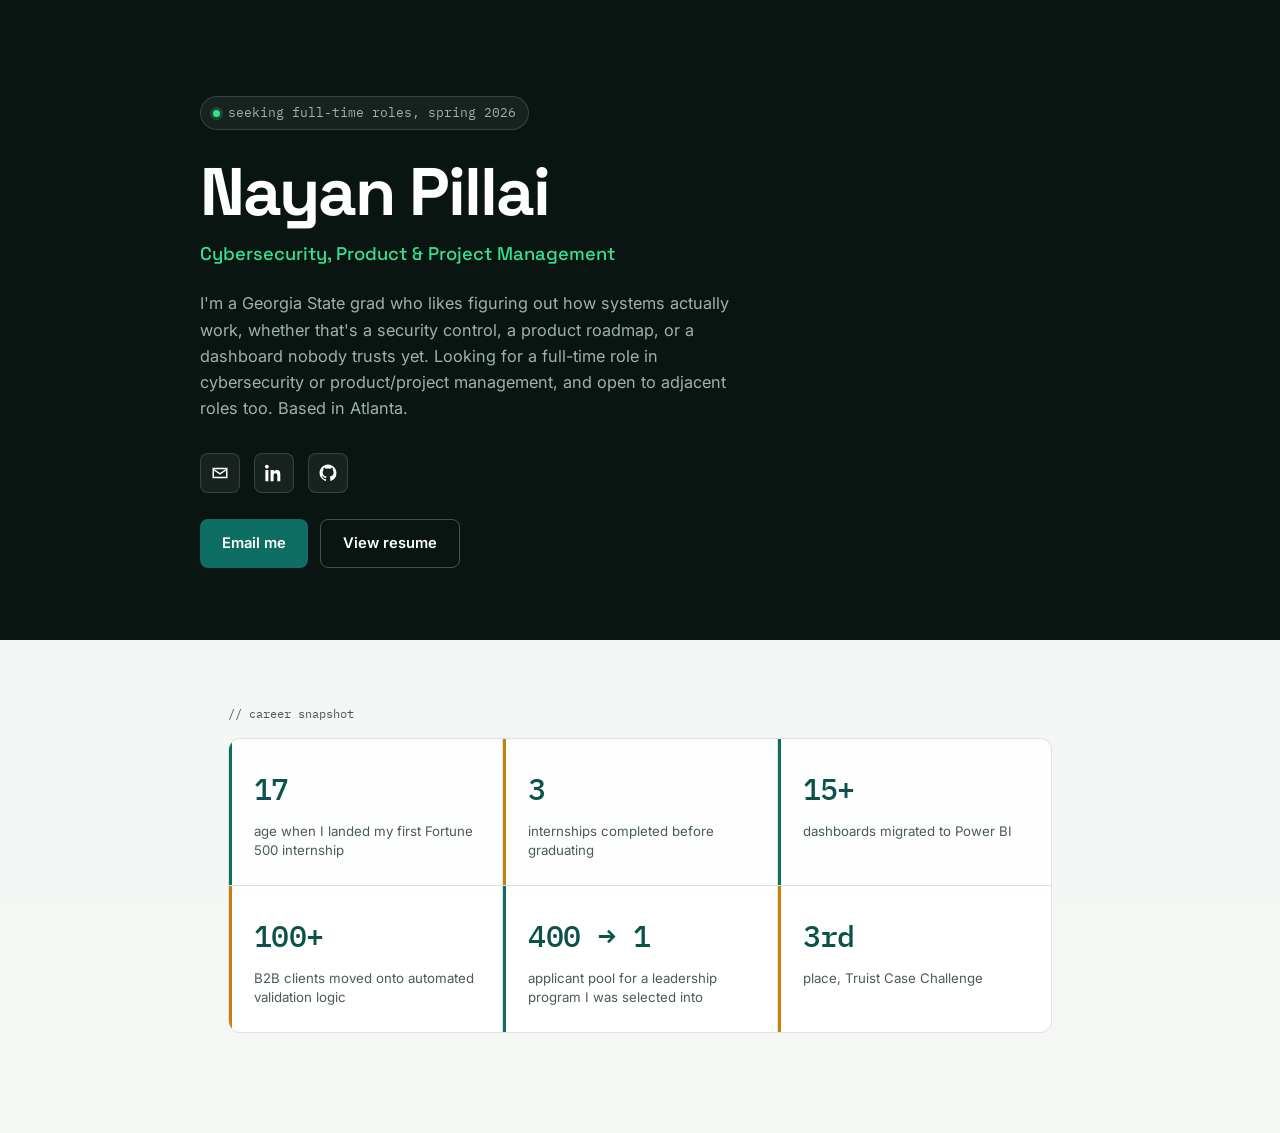
==== index.html @ 3cf801f0 "Add files via upload" ====
<!DOCTYPE html>
<html lang="en">
<head>
<meta charset="UTF-8">
<meta name="viewport" content="width=device-width, initial-scale=1.0">
<title>Nayan Pillai · Cybersecurity &amp; Product</title>
<meta name="description" content="Nayan Pillai. Cybersecurity, product, and data work. Seeking full-time roles.">
<link rel="preconnect" href="https://fonts.googleapis.com">
<link rel="preconnect" href="https://fonts.gstatic.com" crossorigin>
<link href="https://fonts.googleapis.com/css2?family=Space+Grotesk:wght@400;500;600;700&family=Inter:wght@400;500;600&family=IBM+Plex+Mono:wght@400;500&display=swap" rel="stylesheet">
<link rel="stylesheet" href="style.css">
</head>
<body data-page="home">

<div class="scanline" aria-hidden="true"></div>
<div id="site-header"></div>

<main>

  <!-- HERO -->
  <section class="matrix-hero">
    <canvas class="matrix-canvas"></canvas>
    <div class="matrix-hero-inner">
      <div class="status-line">
        <span class="status-dot" aria-hidden="true"></span>
        <span class="mono">seeking full-time roles, spring 2026</span>
      </div>
      <h1 class="hero-name">Nayan Pillai</h1>
      <p class="hero-role">Cybersecurity, Product &amp; Project Management</p>
      <p class="hero-desc">I'm a Georgia State grad who likes figuring out how systems actually work, whether that's a security control, a product roadmap, or a dashboard nobody trusts yet. Looking for a full-time role in cybersecurity or product/project management, and open to adjacent roles too. Based in Atlanta.</p>
      <div class="socials-row" aria-label="Social links">
        <a href="mailto:nayanpillai15@gmail.com" class="social-icon" aria-label="Email">
          <svg width="18" height="18" viewBox="0 0 24 24" fill="none" stroke="currentColor" stroke-width="2"><path d="M3 6h18v12H3z"/><path d="m3 7 9 6 9-6"/></svg>
        </a>
        <a href="https://linkedin.com/in/nayan-pillai" target="_blank" rel="noopener" class="social-icon" aria-label="LinkedIn">
          <svg width="18" height="18" viewBox="0 0 24 24" fill="currentColor"><path d="M4.98 3.5C4.98 4.88 3.9 6 2.5 6S0 4.88 0 3.5 1.1 1 2.5 1s2.48 1.12 2.48 2.5ZM.5 8h4V23h-4V8Zm7.5 0h3.8v2.05h.05c.53-1 1.83-2.05 3.77-2.05 4.03 0 4.78 2.65 4.78 6.1V23h-4v-6.9c0-1.65-.03-3.77-2.3-3.77-2.3 0-2.66 1.8-2.66 3.65V23h-4V8Z"/></svg>
        </a>
        <a href="https://github.com/your-github-username" target="_blank" rel="noopener" class="social-icon" aria-label="GitHub">
          <svg width="18" height="18" viewBox="0 0 24 24" fill="currentColor"><path d="M12 .5C5.73.5.75 5.48.75 11.75c0 5.02 3.26 9.28 7.78 10.78.57.1.78-.25.78-.55v-2.1c-3.16.69-3.83-1.36-3.83-1.36-.52-1.32-1.27-1.67-1.27-1.67-1.04-.71.08-.7.08-.7 1.15.08 1.76 1.18 1.76 1.18 1.02 1.75 2.68 1.24 3.34.95.1-.74.4-1.24.72-1.53-2.52-.29-5.17-1.26-5.17-5.6 0-1.24.44-2.25 1.17-3.04-.12-.29-.51-1.45.11-3.02 0 0 .96-.31 3.14 1.16a10.9 10.9 0 0 1 5.72 0c2.18-1.47 3.14-1.16 3.14-1.16.62 1.57.23 2.73.11 3.02.73.79 1.17 1.8 1.17 3.04 0 4.35-2.66 5.31-5.19 5.59.41.35.77 1.04.77 2.1v3.11c0 .3.2.66.79.55A11.26 11.26 0 0 0 23.25 11.75C23.25 5.48 18.27.5 12 .5Z"/></svg>
        </a>
      </div>
      <div class="hero-links" style="margin-top: 26px;">
        <a href="mailto:nayanpillai15@gmail.com" class="btn btn-primary">Email me</a>
        <a href="resume.html" class="btn btn-ghost">View resume</a>
      </div>
    </div>
  </section>

  <!-- METRICS STRIP -->
  <section class="metrics-section wrap" aria-label="Key metrics">
    <p class="metrics-kicker mono">// career snapshot</p>
    <div class="metrics">
      <div class="metric">
        <span class="metric-num mono">17</span>
        <span class="metric-label">age when I landed my first Fortune 500 internship</span>
      </div>
      <div class="metric">
        <span class="metric-num mono">3</span>
        <span class="metric-label">internships completed before graduating</span>
      </div>
      <div class="metric">
        <span class="metric-num mono">15+</span>
        <span class="metric-label">dashboards migrated to Power BI</span>
      </div>
      <div class="metric">
        <span class="metric-num mono">100+</span>
        <span class="metric-label">B2B clients moved onto automated validation logic</span>
      </div>
      <div class="metric">
        <span class="metric-num mono">400 → 1</span>
        <span class="metric-label">applicant pool for a leadership program I was selected into</span>
      </div>
      <div class="metric">
        <span class="metric-num mono">3rd</span>
        <span class="metric-label">place, Truist Case Challenge</span>
      </div>
    </div>
  </section>

</main>

<div id="site-footer"></div>
<script src="js/site.js"></script>
<script src="js/matrix.js"></script>
</body>
</html>
---- style.css ----
/* ============================================
   Tokens
   ============================================ */
:root {
  --bg:        #F5F7F5;
  --surface:   #FFFFFF;
  --ink:       #14201B;
  --ink-soft:  #4A5C54;
  --line:      #DCE4DF;
  --teal:      #0F6E63;
  --teal-dark: #0B534A;
  --amber:     #C97F0A;
  --amber-soft:#FBEFDC;

  /* extended accents, used to add color across sections */
  --violet:      #7C5CFC;
  --violet-soft: #EFEAFE;
  --coral:       #E8607D;
  --coral-soft:  #FCE9ED;
  --sky:         #2385C7;
  --sky-soft:    #E7F3FC;

  /* dark hero / matrix-rain panel */
  --dark-bg:      #0A1512;
  --dark-surface: #101F1A;
  --matrix-green: #35E28E;
  --dark-ink-soft: #9DB3AA;

  --display: 'Space Grotesk', sans-serif;
  --body:    'Inter', sans-serif;
  --mono:    'IBM Plex Mono', monospace;
}

* { box-sizing: border-box; }
html { scroll-behavior: smooth; }

body {
  margin: 0;
  background: var(--bg);
  color: var(--ink);
  font-family: var(--body);
  font-size: 16px;
  line-height: 1.6;
  -webkit-font-smoothing: antialiased;
}

.wrap {
  max-width: 880px;
  margin: 0 auto;
  padding: 0 28px;
}

.mono { font-family: var(--mono); }

a { color: inherit; text-decoration: none; }

/* subtle ambient scanline, signature texture referencing "monitoring" */
.scanline {
  position: fixed;
  inset: 0;
  pointer-events: none;
  z-index: 40;
  background: repeating-linear-gradient(
    to bottom,
    rgba(15, 110, 99, 0.012) 0px,
    rgba(15, 110, 99, 0.012) 1px,
    transparent 1px,
    transparent 3px
  );
}

@media (prefers-reduced-motion: reduce) {
  html { scroll-behavior: auto; }
}

/* ============================================
   Topbar
   ============================================ */
.topbar {
  position: sticky;
  top: 0;
  z-index: 50;
  background: rgba(245, 247, 245, 0.86);
  backdrop-filter: blur(8px);
  border-bottom: 1px solid var(--line);
}

.topbar-inner {
  position: relative;
  display: flex;
  justify-content: space-between;
  align-items: center;
  height: 64px;
}

.brand {
  font-family: var(--display);
  font-weight: 700;
  font-size: 1.15rem;
  letter-spacing: -0.02em;
}

.brand-dot { color: var(--teal); }

.nav { display: flex; align-items: center; gap: 28px; }

.nav a {
  font-size: 0.92rem;
  font-weight: 500;
  color: var(--ink-soft);
  transition: color 0.15s ease;
}

.nav a:hover, .nav a:focus-visible { color: var(--teal-dark); }

.nav a.nav-active { color: var(--teal-dark); font-weight: 600; }

.nav-github {
  display: flex;
  align-items: center;
  color: var(--ink-soft);
}
.nav-github:hover { color: var(--teal-dark); }

.nav-toggle {
  display: none;
  flex-direction: column;
  gap: 4px;
  background: none;
  border: none;
  cursor: pointer;
  padding: 8px;
}
.nav-toggle span {
  width: 22px;
  height: 2px;
  background: var(--ink);
  border-radius: 2px;
}

@media (max-width: 760px) {
  .nav-toggle { display: flex; }
  .nav {
    position: absolute;
    top: 64px;
    left: 0;
    right: 0;
    background: var(--surface);
    border-bottom: 1px solid var(--line);
    flex-direction: column;
    align-items: flex-start;
    gap: 4px;
    padding: 12px 28px 20px;
    display: none;
  }
  .nav.nav-open { display: flex; }
  .nav a { padding: 10px 0; width: 100%; }
}

/* ============================================
   Hero
   ============================================ */
.hero {
  padding: 88px 28px 56px;
}

.status-line {
  display: inline-flex;
  align-items: center;
  gap: 8px;
  padding: 6px 12px;
  background: var(--surface);
  border: 1px solid var(--line);
  border-radius: 100px;
  margin-bottom: 28px;
  font-size: 0.8rem;
  color: var(--ink-soft);
}

.status-dot {
  width: 7px;
  height: 7px;
  border-radius: 50%;
  background: var(--teal);
  box-shadow: 0 0 0 3px rgba(15, 110, 99, 0.15);
  animation: pulse 2.4s ease-in-out infinite;
}

@keyframes pulse {
  0%, 100% { opacity: 1; }
  50% { opacity: 0.4; }
}

@media (prefers-reduced-motion: reduce) {
  .status-dot { animation: none; }
}

.hero-name {
  font-family: var(--display);
  font-weight: 700;
  font-size: clamp(2.6rem, 6vw, 4.2rem);
  line-height: 1.02;
  letter-spacing: -0.03em;
  margin: 0 0 12px;
}

.hero-role {
  font-family: var(--display);
  font-weight: 500;
  font-size: 1.15rem;
  color: var(--teal-dark);
  margin: 0 0 22px;
}

.hero-desc {
  max-width: 560px;
  color: var(--ink-soft);
  font-size: 1.02rem;
  margin: 0 0 32px;
}

.hero-links { display: flex; gap: 12px; flex-wrap: wrap; }

.btn {
  display: inline-flex;
  align-items: center;
  padding: 12px 22px;
  border-radius: 8px;
  font-size: 0.92rem;
  font-weight: 600;
  transition: transform 0.15s ease, background 0.15s ease, border-color 0.15s ease;
}

.btn-primary {
  background: var(--teal);
  color: #fff;
}

.btn-primary:hover { background: var(--teal-dark); transform: translateY(-1px); }

.btn-ghost {
  background: transparent;
  border: 1px solid var(--line);
  color: var(--ink);
}

.btn-ghost:hover { border-color: var(--teal); color: var(--teal-dark); }

/* ============================================
   Metrics strip
   ============================================ */
.metrics-section {
  margin-bottom: 100px;
}

.metrics-kicker {
  font-size: 0.78rem;
  color: var(--ink-soft);
  margin: 0 0 14px;
}

.metrics {
  display: grid;
  grid-template-columns: repeat(3, 1fr);
  gap: 1px;
  background: var(--line);
  border: 1px solid var(--line);
  border-radius: 12px;
  overflow: hidden;
}

.metric {
  background: var(--surface);
  padding: 26px 22px;
  display: flex;
  flex-direction: column;
  gap: 8px;
  position: relative;
  border-left: 3px solid transparent;
  transition: border-color 0.2s ease, background 0.2s ease;
}

.metric:nth-child(odd) { border-left-color: var(--teal); }
.metric:nth-child(even) { border-left-color: var(--amber); }

.metric:hover {
  background: #FBFDFC;
}

.metric-num {
  font-size: 1.9rem;
  font-weight: 500;
  color: var(--teal-dark);
  letter-spacing: -0.02em;
}

.metric-label {
  font-size: 0.83rem;
  color: var(--ink-soft);
  line-height: 1.4;
}

@media (max-width: 720px) {
  .metrics { grid-template-columns: repeat(2, 1fr); }
}

@media (max-width: 480px) {
  .metrics { grid-template-columns: 1fr; }
}

/* ============================================
   Section shared
   ============================================ */
.section { padding: 0 28px 100px; }

.eyebrow {
  font-size: 0.8rem;
  color: var(--teal-dark);
  letter-spacing: 0.04em;
  margin-bottom: 20px;
}

.eyebrow::before { content: ""; }

h2, h3 { font-family: var(--display); letter-spacing: -0.01em; }

/* ============================================
   About
   ============================================ */
.about-grid {
  display: grid;
  grid-template-columns: 1.5fr 1fr;
  gap: 40px;
  align-items: start;
}

.about-text { color: var(--ink-soft); font-size: 1.02rem; }

.about-card {
  background: var(--surface);
  border: 1px solid var(--line);
  border-radius: 12px;
  padding: 22px;
}

.about-card-title { font-size: 0.75rem; color: var(--teal-dark); margin: 0 0 10px; }
.about-card-main { font-weight: 600; font-size: 1.05rem; margin: 0 0 4px; }
.about-card-sub { color: var(--ink-soft); font-size: 0.92rem; margin: 0 0 14px; }
.about-card-date { font-size: 0.78rem; color: var(--ink-soft); }

@media (max-width: 720px) {
  .about-grid { grid-template-columns: 1fr; }
}

/* ============================================
   Experience — log entries
   ============================================ */
.log-entry {
  display: grid;
  grid-template-columns: 150px 1fr;
  gap: 24px;
  padding: 26px 0;
  border-top: 1px solid var(--line);
}

.log-entry:last-child { border-bottom: 1px solid var(--line); }

.log-date {
  font-size: 0.8rem;
  color: var(--ink-soft);
  padding-top: 4px;
}

.log-body h3 {
  font-size: 1.08rem;
  font-weight: 600;
  margin: 0 0 6px;
}

.log-org { font-weight: 400; color: var(--ink-soft); }

.log-stack {
  font-size: 0.78rem;
  color: var(--teal-dark);
  background: var(--amber-soft);
  display: inline-block;
  padding: 3px 10px;
  border-radius: 100px;
  margin-bottom: 12px;
}

.log-body ul { margin: 0; padding-left: 18px; color: var(--ink-soft); }
.log-body li { margin-bottom: 6px; font-size: 0.95rem; }

@media (max-width: 640px) {
  .log-entry { grid-template-columns: 1fr; gap: 8px; }
}

/* ============================================
   Section note (used under Experience eyebrow)
   ============================================ */
.section-note {
  color: var(--ink-soft);
  font-size: 0.9rem;
  font-style: italic;
  margin: -8px 0 24px;
}

/* ============================================
   Projects
   ============================================ */
.project-card {
  background: var(--surface);
  border: 1px solid var(--line);
  border-top: 3px solid var(--line);
  border-radius: 12px;
  padding: 30px 32px;
  margin-bottom: 20px;
}

.project-card-accent-violet { border-top-color: var(--violet); }
.project-card-accent-sky { border-top-color: var(--sky); }
.project-card-accent-coral { border-top-color: var(--coral); }

.project-card-teaser { background: var(--surface); }

.project-head {
  display: flex;
  align-items: center;
  gap: 14px;
  flex-wrap: wrap;
  margin-bottom: 14px;
}

.project-head h3 { margin: 0; font-size: 1.1rem; }

/* small colored status chips, reused on Projects and Contact */
.tag {
  font-size: 0.72rem;
  font-weight: 600;
  padding: 4px 11px;
  border-radius: 100px;
  white-space: nowrap;
}
.tag-violet { background: var(--violet-soft); color: var(--violet); }
.tag-sky    { background: var(--sky-soft);    color: var(--sky); }
.tag-coral  { background: var(--coral-soft);  color: var(--coral); }
.tag-amber  { background: var(--amber-soft);  color: var(--amber); }
.tag-teal   { background: color-mix(in srgb, var(--teal) 12%, white); color: var(--teal-dark); }

.project-summary {
  color: var(--ink-soft);
  font-size: 0.95rem;
  margin: 0 0 14px;
}

.project-card ul {
  margin: 0 0 16px;
  padding-left: 18px;
  color: var(--ink-soft);
}

.project-card li { margin-bottom: 6px; font-size: 0.95rem; }

.project-caveat {
  font-size: 0.76rem;
  color: var(--teal-dark);
  background: var(--amber-soft);
  display: inline-block;
  padding: 4px 10px;
  border-radius: 100px;
  margin: 0;
}

.project-placeholder {
  border: 1px dashed var(--line);
  border-radius: 12px;
  padding: 30px;
  color: var(--ink-soft);
  font-size: 0.92rem;
  background: transparent;
}

/* ============================================
   Skills
   ============================================ */
.skills-grid {
  display: grid;
  grid-template-columns: repeat(2, 1fr);
  gap: 24px 40px;
}

.skill-group-title {
  font-size: 0.78rem;
  color: var(--teal-dark);
  margin: 0 0 8px;
}

.skill-list {
  color: var(--ink-soft);
  font-size: 0.95rem;
  margin: 0;
}

@media (max-width: 640px) {
  .skills-grid { grid-template-columns: 1fr; }
}

/* ============================================
   Contact
   ============================================ */
.contact-heading {
  font-size: clamp(1.5rem, 3vw, 2.1rem);
  font-weight: 600;
  max-width: 620px;
  margin: 0 0 32px;
  line-height: 1.3;
}

/* ============================================
   Footer
   ============================================ */
.footer {
  padding: 32px 28px 60px;
  border-top: 1px solid var(--line);
  color: var(--ink-soft);
  font-size: 0.8rem;
}

/* ============================================
   Inner-page hero (About / Experience / Projects / etc.)
   ============================================ */
.page-hero {
  padding: 64px 28px 40px;
}

.page-title {
  font-family: var(--display);
  font-weight: 700;
  font-size: clamp(2rem, 4.5vw, 2.9rem);
  letter-spacing: -0.02em;
  margin: 0 0 12px;
}

.page-subtitle {
  color: var(--ink-soft);
  font-size: 1.02rem;
  max-width: 560px;
  margin: 0;
}

/* ============================================
   Certifications / badges
   ============================================ */
.cert-row {
  display: flex;
  flex-wrap: wrap;
  gap: 24px;
  align-items: flex-start;
  margin-top: 8px;
}

.cert-card {
  background: var(--surface);
  border: 1px solid var(--line);
  border-radius: 12px;
  padding: 20px;
  display: flex;
  flex-direction: column;
  align-items: center;
  gap: 10px;
  min-width: 180px;
}

.cert-card-label {
  font-size: 0.8rem;
  color: var(--ink-soft);
  text-align: center;
}

/* ============================================
   Resume page
   ============================================ */
.resume-embed {
  border: 1px solid var(--line);
  border-radius: 12px;
  overflow: hidden;
  background: var(--surface);
  height: 80vh;
  min-height: 500px;
}

.resume-embed embed { width: 100%; height: 100%; }

.resume-fallback {
  padding: 40px;
  text-align: center;
  color: var(--ink-soft);
}

/* ============================================
   Photography grid
   ============================================ */
.photo-grid {
  display: grid;
  grid-template-columns: repeat(3, 1fr);
  gap: 16px;
}

.photo-item {
  margin: 0;
  border-radius: 10px;
  overflow: hidden;
  background: var(--surface);
  border: 1px solid var(--line);
  aspect-ratio: 4 / 5;
}

.photo-item img {
  width: 100%;
  height: 100%;
  object-fit: cover;
  display: block;
  transition: transform 0.3s ease;
}

.photo-item:hover img { transform: scale(1.04); }

.photo-item figcaption {
  padding: 8px 12px;
  font-size: 0.78rem;
  color: var(--ink-soft);
  background: var(--surface);
}

@media (max-width: 760px) {
  .photo-grid { grid-template-columns: repeat(2, 1fr); }
}
@media (max-width: 480px) {
  .photo-grid { grid-template-columns: 1fr; }
}

/* ============================================
   Home: quick-nav cards
   ============================================ */
.quick-nav {
  display: grid;
  grid-template-columns: repeat(3, 1fr);
  gap: 16px;
  margin: 0 0 100px;
}

.quick-nav-card {
  background: var(--surface);
  border: 1px solid var(--line);
  border-radius: 12px;
  padding: 22px;
  transition: border-color 0.15s ease, transform 0.15s ease;
}

.quick-nav-card:hover {
  border-color: var(--teal);
  transform: translateY(-2px);
}

.quick-nav-card h3 {
  font-size: 1rem;
  margin: 0 0 6px;
}

.quick-nav-card p {
  font-size: 0.85rem;
  color: var(--ink-soft);
  margin: 0;
}

@media (max-width: 720px) {
  .quick-nav { grid-template-columns: 1fr; }
}

/* ============================================
   Matrix-rain hero panel (Home + Projects)
   ============================================ */
.matrix-hero {
  position: relative;
  background: var(--dark-bg);
  overflow: hidden;
  padding: 96px 28px 72px;
  margin-bottom: 64px;
}

.matrix-hero canvas {
  position: absolute;
  inset: 0;
  width: 100%;
  height: 100%;
  opacity: 0.55;
}

.matrix-hero::after {
  content: "";
  position: absolute;
  inset: 0;
  background: linear-gradient(180deg, rgba(10,21,18,0.2) 0%, rgba(10,21,18,0.85) 85%);
  pointer-events: none;
}

.matrix-hero-inner {
  position: relative;
  z-index: 2;
  max-width: 880px;
  margin: 0 auto;
}

.matrix-hero .status-line {
  background: rgba(255,255,255,0.06);
  border-color: rgba(255,255,255,0.14);
  color: var(--dark-ink-soft);
}
.matrix-hero .status-dot {
  background: var(--matrix-green);
  box-shadow: 0 0 0 3px rgba(53, 226, 142, 0.2);
}

.matrix-hero .hero-name { color: #fff; }
.matrix-hero .hero-role { color: var(--matrix-green); }
.matrix-hero .hero-desc { color: var(--dark-ink-soft); }

.matrix-hero .btn-ghost {
  border-color: rgba(255,255,255,0.25);
  color: #fff;
}
.matrix-hero .btn-ghost:hover { border-color: var(--matrix-green); color: var(--matrix-green); }

/* smaller variant used as a page-hero banner (Projects page) */
.matrix-hero.matrix-hero-compact { padding: 64px 28px 48px; margin-bottom: 0; }
.matrix-hero .page-title { color: #fff; }
.matrix-hero .page-subtitle { color: var(--dark-ink-soft); }

@media (prefers-reduced-motion: reduce) {
  .matrix-hero canvas { display: none; }
}

/* ============================================
   Socials row (Home hero)
   ============================================ */
.socials-row {
  display: flex;
  gap: 14px;
  margin-top: 22px;
}

.social-icon {
  display: flex;
  align-items: center;
  justify-content: center;
  width: 40px;
  height: 40px;
  border-radius: 8px;
  background: rgba(255,255,255,0.06);
  border: 1px solid rgba(255,255,255,0.14);
  color: #fff;
  transition: border-color 0.15s ease, color 0.15s ease, transform 0.15s ease;
}
.social-icon:hover {
  border-color: var(--matrix-green);
  color: var(--matrix-green);
  transform: translateY(-2px);
}

/* ============================================
   Color accents: skill groups, cert cards
   ============================================ */
.skill-group {
  border-left: 3px solid var(--teal);
  padding-left: 14px;
}
.skill-group:nth-child(6n+2) { border-left-color: var(--amber); }
.skill-group:nth-child(6n+3) { border-left-color: var(--violet); }
.skill-group:nth-child(6n+4) { border-left-color: var(--coral); }
.skill-group:nth-child(6n+5) { border-left-color: var(--sky); }
.skill-group:nth-child(6n+6) { border-left-color: var(--teal-dark); }

.cert-card:nth-child(3n+1) { background: var(--teal-dark); }
.cert-card:nth-child(3n+2) { background: var(--violet); }
.cert-card:nth-child(3n+3) { background: var(--sky); }
.cert-card:nth-child(3n+1) .cert-card-label,
.cert-card:nth-child(3n+2) .cert-card-label,
.cert-card:nth-child(3n+3) .cert-card-label { color: rgba(255,255,255,0.85); }
.cert-card:nth-child(3n+1) .about-card-title,
.cert-card:nth-child(3n+2) .about-card-title,
.cert-card:nth-child(3n+3) .about-card-title { color: rgba(255,255,255,0.65); }
.cert-card:nth-child(3n+1) .about-card-main,
.cert-card:nth-child(3n+2) .about-card-main,
.cert-card:nth-child(3n+3) .about-card-main { color: #fff; }
.cert-card { border: none; }

/* ============================================
   Vertical timeline (Experience page)
   ============================================ */
.timeline {
  position: relative;
  display: grid;
  grid-template-columns: 1fr 1fr;
  gap: 0 48px;
}

.timeline::before {
  content: "";
  position: absolute;
  top: 0;
  bottom: 0;
  left: 50%;
  width: 2px;
  background: var(--line);
  transform: translateX(-1px);
}

.timeline-col { display: flex; flex-direction: column; gap: 28px; }
.timeline-col-left { align-items: flex-end; text-align: right; }
.timeline-col-right { align-items: flex-start; text-align: left; }

.timeline-heading {
  font-family: var(--display);
  font-size: 0.95rem;
  font-weight: 600;
  color: var(--ink-soft);
  margin: 0 0 4px;
}
.timeline-col-left .timeline-heading { color: var(--teal-dark); }
.timeline-col-right .timeline-heading { color: var(--violet); }

.timeline-card {
  position: relative;
  background: var(--surface);
  border: 1px solid var(--line);
  border-radius: 12px;
  padding: 20px 22px;
  max-width: 380px;
}

.timeline-col-left .timeline-card { border-right: 3px solid var(--teal); }
.timeline-col-right .timeline-card { border-left: 3px solid var(--violet); }

.timeline-card::before {
  content: "";
  position: absolute;
  top: 24px;
  width: 12px;
  height: 12px;
  border-radius: 50%;
  background: var(--surface);
  border: 2px solid var(--teal);
}
.timeline-col-left .timeline-card::before { right: -55px; border-color: var(--teal); }
.timeline-col-right .timeline-card::before { left: -55px; border-color: var(--violet); }

.timeline-date { font-size: 0.78rem; margin-bottom: 6px; }
.timeline-card h3 { font-size: 1rem; margin: 0 0 6px; }
.timeline-card p.log-stack { margin-bottom: 10px; }
.timeline-card ul { margin: 0; padding-left: 18px; color: var(--ink-soft); text-align: left; }
.timeline-card li { font-size: 0.9rem; margin-bottom: 5px; }

.timeline-card.placeholder-card {
  border-style: dashed;
  color: var(--ink-soft);
  font-size: 0.88rem;
}

.intro-note {
  color: var(--ink-soft);
  font-size: 0.95rem;
  max-width: 620px;
  margin: 0 0 40px;
}
.intro-note a { color: var(--teal-dark); font-weight: 600; text-decoration: underline; text-underline-offset: 3px; }

@media (max-width: 780px) {
  .timeline { grid-template-columns: 1fr; gap: 24px; }
  .timeline::before { left: 12px; }
  .timeline-col-left, .timeline-col-right {
    align-items: flex-start;
    text-align: left;
  }
  .timeline-col-left .timeline-card,
  .timeline-col-right .timeline-card { max-width: 100%; margin-left: 32px; }
  .timeline-col-left .timeline-card::before,
  .timeline-col-right .timeline-card::before { left: -32px; right: auto; }
}

/* ============================================
   Photography categories
   ============================================ */
.photo-category { margin-bottom: 56px; }
.photo-category-title {
  font-family: var(--display);
  font-size: 1.2rem;
  font-weight: 600;
  margin: 0 0 4px;
}
.photo-category-title .mono { color: var(--ink-soft); font-weight: 400; font-size: 0.85rem; margin-left: 8px; }

/* ============================================
   Contact: social grid
   ============================================ */
.social-grid {
  display: grid;
  grid-template-columns: repeat(3, 1fr);
  gap: 16px;
  margin-top: 16px;
}

.social-card {
  display: flex;
  align-items: center;
  gap: 14px;
  padding: 18px 20px;
  border-radius: 12px;
  border: 1px solid var(--line);
  background: var(--surface);
  transition: transform 0.15s ease, border-color 0.15s ease;
}
.social-card:hover { transform: translateY(-2px); }

.social-card-icon {
  width: 38px;
  height: 38px;
  border-radius: 8px;
  display: flex;
  align-items: center;
  justify-content: center;
  font-size: 1.2rem;
  flex-shrink: 0;
  color: #fff;
}

.social-card-name { font-weight: 600; font-size: 0.95rem; margin: 0; }
.social-card-handle { font-size: 0.8rem; color: var(--ink-soft); margin: 0; }

.social-card.c-linkedin .social-card-icon { background: #0A66C2; }
.social-card.c-github .social-card-icon { background: #171515; }
.social-card.c-email .social-card-icon { background: var(--teal); }
.social-card.c-chess .social-card-icon { background: var(--amber); }
.social-card.c-letterboxd .social-card-icon { background: var(--violet); }
.social-card.c-beli .social-card-icon { background: var(--coral); }

@media (max-width: 720px) {
  .social-grid { grid-template-columns: 1fr 1fr; }
}
@media (max-width: 480px) {
  .social-grid { grid-template-columns: 1fr; }
}
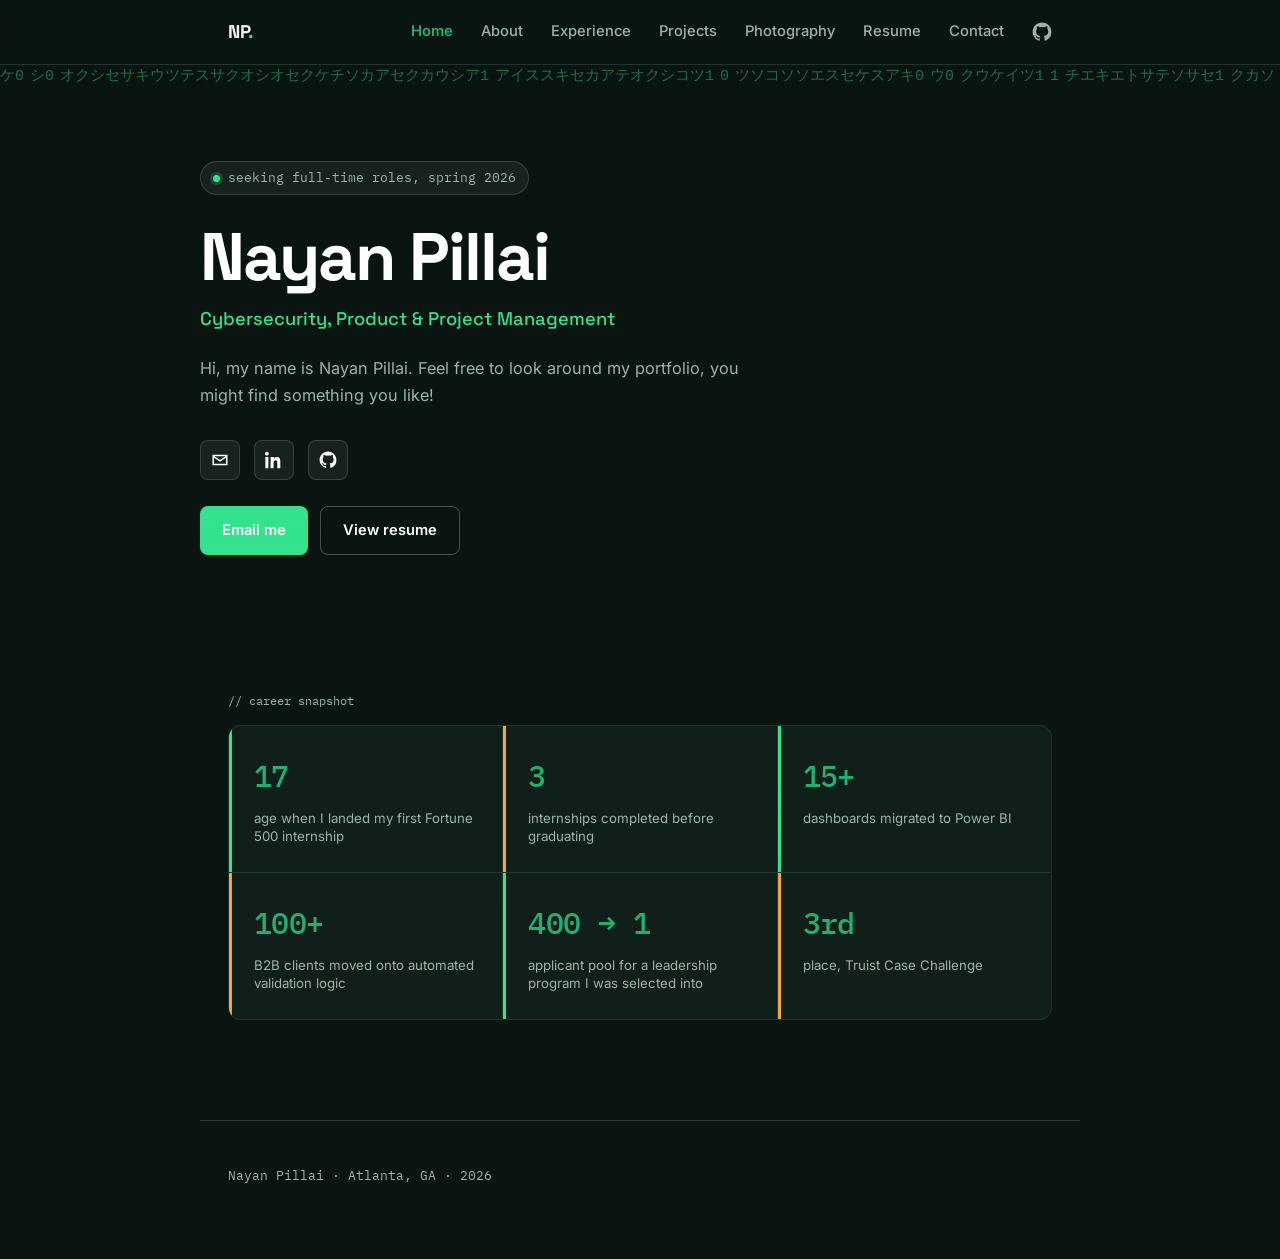
==== commit 4efb5d4b: "Add files via upload" ====
--- a/index.html
+++ b/index.html
@@ -7,7 +7,7 @@
 <meta name="description" content="Nayan Pillai. Cybersecurity, product, and data work. Seeking full-time roles.">
 <link rel="preconnect" href="https://fonts.googleapis.com">
 <link rel="preconnect" href="https://fonts.gstatic.com" crossorigin>
-<link href="https://fonts.googleapis.com/css2?family=Space+Grotesk:wght@400;500;600;700&family=Inter:wght@400;500;600&family=IBM+Plex+Mono:wght@400;500&display=swap" rel="stylesheet">
+<link href="https://fonts.googleapis.com/css2?family=Space+Grotesk:wght@400;500;600;700&family=Inter:wght@400;500;600&family=IBM+Plex+Mono:wght@400;500&family=Noto+Sans+Malayalam:wght@400;500&display=swap" rel="stylesheet">
 <link rel="stylesheet" href="style.css">
 </head>
 <body data-page="home">
@@ -27,7 +27,7 @@
       </div>
       <h1 class="hero-name">Nayan Pillai</h1>
       <p class="hero-role">Cybersecurity, Product &amp; Project Management</p>
-      <p class="hero-desc">I'm a Georgia State grad who likes figuring out how systems actually work, whether that's a security control, a product roadmap, or a dashboard nobody trusts yet. Looking for a full-time role in cybersecurity or product/project management, and open to adjacent roles too. Based in Atlanta.</p>
+      <p class="hero-desc">Hi, my name is Nayan Pillai. Feel free to look around my portfolio, you might find something you like!</p>
       <div class="socials-row" aria-label="Social links">
         <a href="mailto:nayanpillai15@gmail.com" class="social-icon" aria-label="Email">
           <svg width="18" height="18" viewBox="0 0 24 24" fill="none" stroke="currentColor" stroke-width="2"><path d="M3 6h18v12H3z"/><path d="m3 7 9 6 9-6"/></svg>
@@ -35,7 +35,7 @@
         <a href="https://linkedin.com/in/nayan-pillai" target="_blank" rel="noopener" class="social-icon" aria-label="LinkedIn">
           <svg width="18" height="18" viewBox="0 0 24 24" fill="currentColor"><path d="M4.98 3.5C4.98 4.88 3.9 6 2.5 6S0 4.88 0 3.5 1.1 1 2.5 1s2.48 1.12 2.48 2.5ZM.5 8h4V23h-4V8Zm7.5 0h3.8v2.05h.05c.53-1 1.83-2.05 3.77-2.05 4.03 0 4.78 2.65 4.78 6.1V23h-4v-6.9c0-1.65-.03-3.77-2.3-3.77-2.3 0-2.66 1.8-2.66 3.65V23h-4V8Z"/></svg>
         </a>
-        <a href="https://github.com/your-github-username" target="_blank" rel="noopener" class="social-icon" aria-label="GitHub">
+        <a href="https://github.com/Lyrical-Dreams" target="_blank" rel="noopener" class="social-icon" aria-label="GitHub">
           <svg width="18" height="18" viewBox="0 0 24 24" fill="currentColor"><path d="M12 .5C5.73.5.75 5.48.75 11.75c0 5.02 3.26 9.28 7.78 10.78.57.1.78-.25.78-.55v-2.1c-3.16.69-3.83-1.36-3.83-1.36-.52-1.32-1.27-1.67-1.27-1.67-1.04-.71.08-.7.08-.7 1.15.08 1.76 1.18 1.76 1.18 1.02 1.75 2.68 1.24 3.34.95.1-.74.4-1.24.72-1.53-2.52-.29-5.17-1.26-5.17-5.6 0-1.24.44-2.25 1.17-3.04-.12-.29-.51-1.45.11-3.02 0 0 .96-.31 3.14 1.16a10.9 10.9 0 0 1 5.72 0c2.18-1.47 3.14-1.16 3.14-1.16.62 1.57.23 2.73.11 3.02.73.79 1.17 1.8 1.17 3.04 0 4.35-2.66 5.31-5.19 5.59.41.35.77 1.04.77 2.1v3.11c0 .3.2.66.79.55A11.26 11.26 0 0 0 23.25 11.75C23.25 5.48 18.27.5 12 .5Z"/></svg>
         </a>
       </div>
--- a/style.css
+++ b/style.css
@@ -1,30 +1,30 @@
 /* ============================================
-   Tokens
+   Tokens — dark theme, site-wide
    ============================================ */
 :root {
-  --bg:        #F5F7F5;
-  --surface:   #FFFFFF;
-  --ink:       #14201B;
-  --ink-soft:  #4A5C54;
-  --line:      #DCE4DF;
-  --teal:      #0F6E63;
-  --teal-dark: #0B534A;
-  --amber:     #C97F0A;
-  --amber-soft:#FBEFDC;
+  --bg:        #0A1512;
+  --surface:   #101F1A;
+  --ink:       #F2F6F4;
+  --ink-soft:  #9DB3AA;
+  --line:      #23342E;
+  --teal:      #35E28E;
+  --teal-dark: #22B072;
+  --amber:     #F0A83B;
+  --amber-soft:#3A2C13;
 
   /* extended accents, used to add color across sections */
-  --violet:      #7C5CFC;
-  --violet-soft: #EFEAFE;
-  --coral:       #E8607D;
-  --coral-soft:  #FCE9ED;
-  --sky:         #2385C7;
-  --sky-soft:    #E7F3FC;
-
-  /* dark hero / matrix-rain panel */
-  --dark-bg:      #0A1512;
-  --dark-surface: #101F1A;
+  --violet:      #A78BFA;
+  --violet-soft: #2A2447;
+  --coral:       #F28BA0;
+  --coral-soft:  #3A2028;
+  --sky:         #5EB4EC;
+  --sky-soft:    #1B2E3D;
+
+  /* dark hero / matrix-rain panel (now same as base — kept as aliases) */
+  --dark-bg:      var(--bg);
+  --dark-surface: var(--surface);
   --matrix-green: #35E28E;
-  --dark-ink-soft: #9DB3AA;
+  --dark-ink-soft: var(--ink-soft);
 
   --display: 'Space Grotesk', sans-serif;
   --body:    'Inter', sans-serif;
@@ -80,7 +80,7 @@
   position: sticky;
   top: 0;
   z-index: 50;
-  background: rgba(245, 247, 245, 0.86);
+  background: rgba(10, 21, 18, 0.86);
   backdrop-filter: blur(8px);
   border-bottom: 1px solid var(--line);
 }
@@ -446,7 +446,7 @@
 .tag-sky    { background: var(--sky-soft);    color: var(--sky); }
 .tag-coral  { background: var(--coral-soft);  color: var(--coral); }
 .tag-amber  { background: var(--amber-soft);  color: var(--amber); }
-.tag-teal   { background: color-mix(in srgb, var(--teal) 12%, white); color: var(--teal-dark); }
+.tag-teal   { background: color-mix(in srgb, var(--teal) 16%, black); color: var(--teal); }
 
 .project-summary {
   color: var(--ink-soft);
@@ -492,7 +492,8 @@
 
 .skill-group-title {
   font-size: 0.78rem;
-  color: var(--teal-dark);
+  font-weight: 600;
+  color: var(--accent, var(--teal));
   margin: 0 0 8px;
 }
 
@@ -772,14 +773,15 @@
    Color accents: skill groups, cert cards
    ============================================ */
 .skill-group {
-  border-left: 3px solid var(--teal);
+  --accent: var(--teal);
+  border-left: 3px solid var(--accent);
   padding-left: 14px;
 }
-.skill-group:nth-child(6n+2) { border-left-color: var(--amber); }
-.skill-group:nth-child(6n+3) { border-left-color: var(--violet); }
-.skill-group:nth-child(6n+4) { border-left-color: var(--coral); }
-.skill-group:nth-child(6n+5) { border-left-color: var(--sky); }
-.skill-group:nth-child(6n+6) { border-left-color: var(--teal-dark); }
+.skill-group:nth-child(6n+2) { --accent: var(--amber); }
+.skill-group:nth-child(6n+3) { --accent: var(--violet); }
+.skill-group:nth-child(6n+4) { --accent: var(--coral); }
+.skill-group:nth-child(6n+5) { --accent: var(--sky); }
+.skill-group:nth-child(6n+6) { --accent: var(--teal-dark); }
 
 .cert-card:nth-child(3n+1) { background: var(--teal-dark); }
 .cert-card:nth-child(3n+2) { background: var(--violet); }
@@ -855,8 +857,36 @@
 .timeline-col-left .timeline-card::before { right: -55px; border-color: var(--teal); }
 .timeline-col-right .timeline-card::before { left: -55px; border-color: var(--violet); }
 
-.timeline-date { font-size: 0.78rem; margin-bottom: 6px; }
-.timeline-card h3 { font-size: 1rem; margin: 0 0 6px; }
+.timeline-card-head {
+  display: flex;
+  align-items: flex-start;
+  gap: 12px;
+  margin-bottom: 10px;
+  text-align: left;
+}
+
+.timeline-logo {
+  flex-shrink: 0;
+  width: 40px;
+  height: 40px;
+  border-radius: 9px;
+  background: var(--bg);
+  border: 1px solid var(--line);
+  display: flex;
+  align-items: center;
+  justify-content: center;
+  font-family: var(--mono);
+  font-size: 0.68rem;
+  font-weight: 700;
+  letter-spacing: 0.02em;
+  object-fit: contain;
+}
+.timeline-col-left .timeline-logo { color: var(--teal); }
+.timeline-col-right .timeline-logo { color: var(--violet); }
+
+.timeline-date { font-size: 0.78rem; margin-bottom: 10px; color: var(--ink-soft); }
+.timeline-card h3 { font-size: 1rem; margin: 0 0 2px; }
+.timeline-card p.log-org { font-size: 0.85rem; margin: 0; }
 .timeline-card p.log-stack { margin-bottom: 10px; }
 .timeline-card ul { margin: 0; padding-left: 18px; color: var(--ink-soft); text-align: left; }
 .timeline-card li { font-size: 0.9rem; margin-bottom: 5px; }
@@ -901,6 +931,42 @@
 .photo-category-title .mono { color: var(--ink-soft); font-weight: 400; font-size: 0.85rem; margin-left: 8px; }
 
 /* ============================================
+   Lightbox (click-to-enlarge photos)
+   ============================================ */
+.lightbox-overlay {
+  position: fixed;
+  inset: 0;
+  z-index: 200;
+  background: rgba(4, 9, 8, 0.92);
+  display: none;
+  align-items: center;
+  justify-content: center;
+  padding: 40px;
+}
+.lightbox-overlay.lightbox-open { display: flex; }
+
+.lightbox-img {
+  max-width: 100%;
+  max-height: 100%;
+  border-radius: 6px;
+  box-shadow: 0 20px 60px rgba(0,0,0,0.5);
+}
+
+.lightbox-close {
+  position: absolute;
+  top: 20px;
+  right: 28px;
+  background: none;
+  border: none;
+  color: #fff;
+  font-size: 2.2rem;
+  line-height: 1;
+  cursor: pointer;
+  padding: 8px;
+}
+.lightbox-close:hover { color: var(--teal); }
+
+/* ============================================
    Contact: social grid
    ============================================ */
 .social-grid {
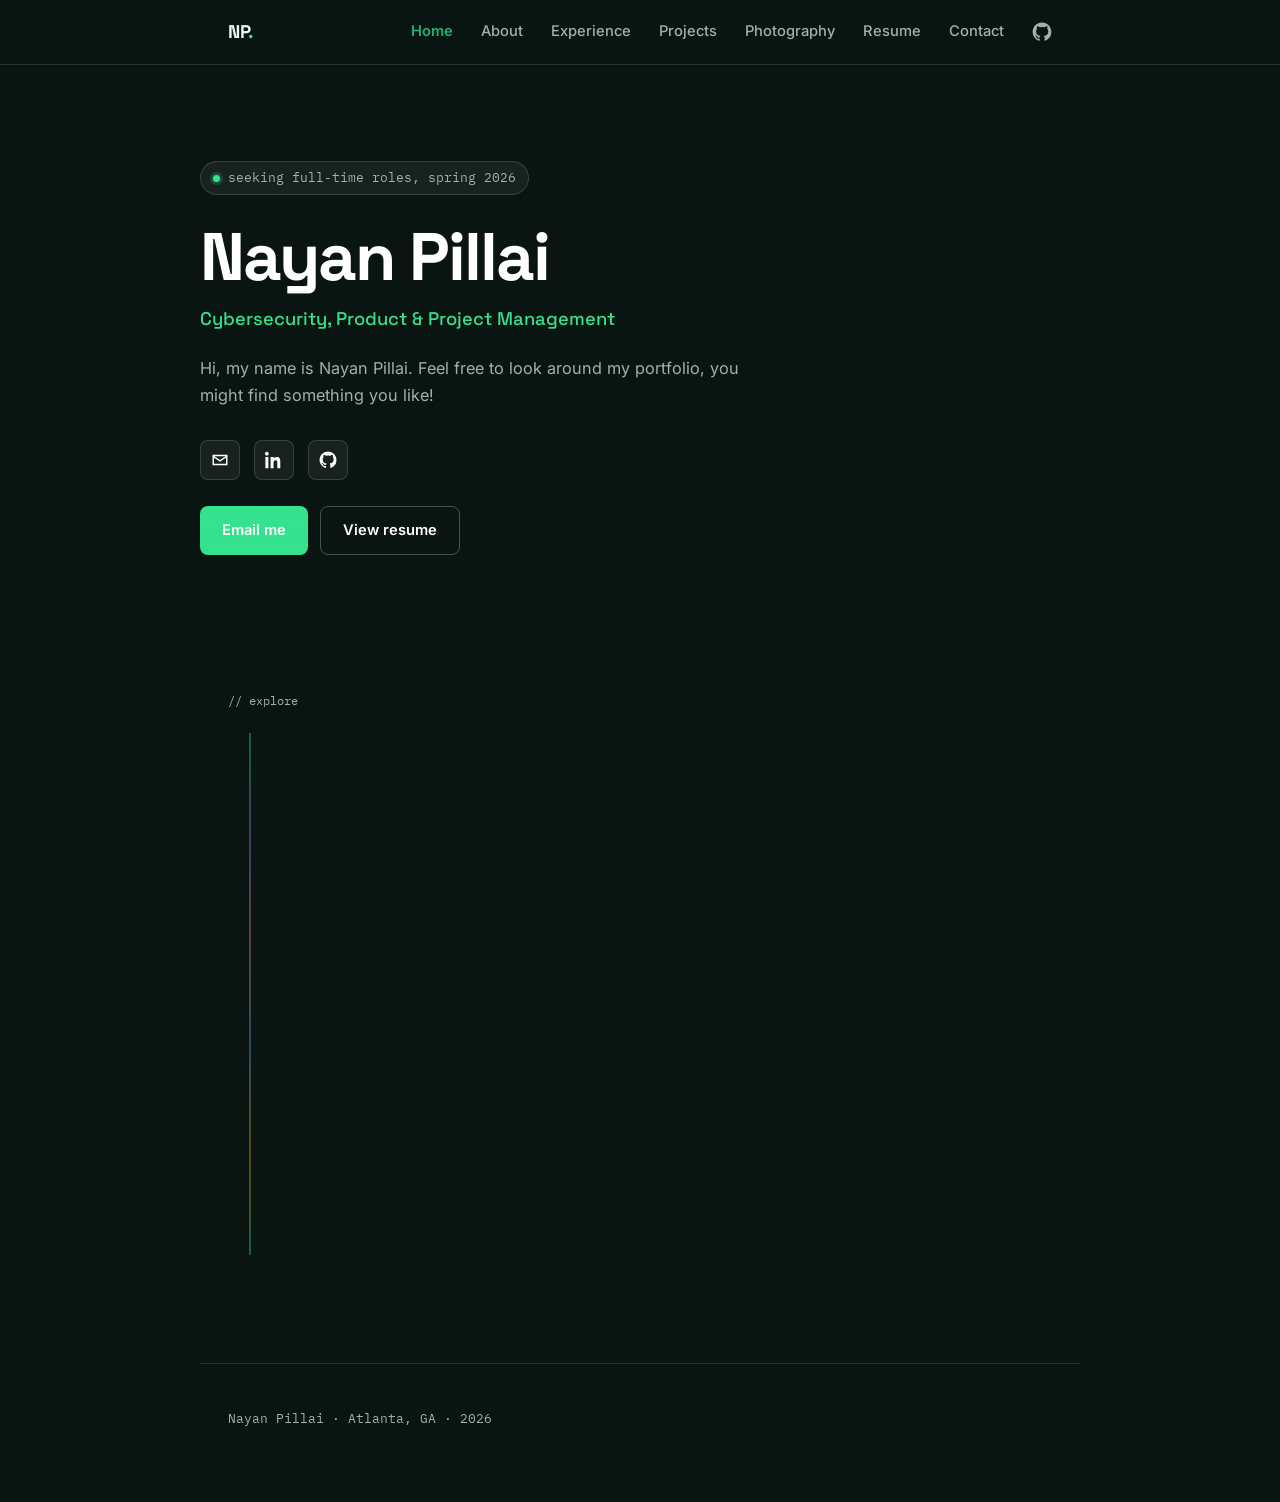
==== commit b37b1ead: "Add files via upload" ====
--- a/index.html
+++ b/index.html
@@ -46,34 +46,92 @@
     </div>
   </section>
 
-  <!-- METRICS STRIP -->
-  <section class="metrics-section wrap" aria-label="Key metrics">
-    <p class="metrics-kicker mono">// career snapshot</p>
-    <div class="metrics">
-      <div class="metric">
-        <span class="metric-num mono">17</span>
-        <span class="metric-label">age when I landed my first Fortune 500 internship</span>
-      </div>
-      <div class="metric">
-        <span class="metric-num mono">3</span>
-        <span class="metric-label">internships completed before graduating</span>
-      </div>
-      <div class="metric">
-        <span class="metric-num mono">15+</span>
-        <span class="metric-label">dashboards migrated to Power BI</span>
-      </div>
-      <div class="metric">
-        <span class="metric-num mono">100+</span>
-        <span class="metric-label">B2B clients moved onto automated validation logic</span>
-      </div>
-      <div class="metric">
-        <span class="metric-num mono">400 → 1</span>
-        <span class="metric-label">applicant pool for a leadership program I was selected into</span>
-      </div>
-      <div class="metric">
-        <span class="metric-num mono">3rd</span>
-        <span class="metric-label">place, Truist Case Challenge</span>
-      </div>
+  <!-- EXPLORE: sneak-peek timeline into each page -->
+  <section class="explore-section wrap" aria-label="Explore the site">
+    <p class="metrics-kicker mono">// explore</p>
+    <div class="explore-timeline">
+
+      <a href="about.html" class="explore-stop explore-reveal">
+        <span class="explore-icon">
+          <svg viewBox="0 0 48 48" width="30" height="30" aria-hidden="true">
+            <rect x="6" y="6" width="36" height="36" rx="4" fill="none" stroke="currentColor" stroke-width="2"/>
+            <path d="M6 18h36M6 30h36M18 6v36M30 6v36" stroke="currentColor" stroke-width="1.6" opacity="0.7"/>
+            <rect x="7" y="7" width="10" height="10" fill="var(--coral)"/>
+            <rect x="19" y="19" width="10" height="10" fill="var(--amber)"/>
+            <rect x="31" y="31" width="10" height="10" fill="var(--sky)"/>
+          </svg>
+        </span>
+        <span class="explore-text">
+          <span class="explore-title">About</span>
+          <span class="explore-sub">Education, skills, and a few things I'm oddly proud of.</span>
+        </span>
+      </a>
+
+      <a href="experience.html" class="explore-stop explore-reveal">
+        <span class="explore-icon">
+          <svg viewBox="0 0 48 48" width="30" height="30" aria-hidden="true">
+            <rect x="8" y="16" width="32" height="22" rx="3" fill="none" stroke="currentColor" stroke-width="2"/>
+            <path d="M18 16v-4a4 4 0 0 1 4-4h4a4 4 0 0 1 4 4v4" fill="none" stroke="currentColor" stroke-width="2"/>
+            <path d="M8 25h32" stroke="currentColor" stroke-width="2"/>
+          </svg>
+        </span>
+        <span class="explore-text">
+          <span class="explore-title">Experience</span>
+          <span class="explore-sub">Internships and Georgia State work, side by side.</span>
+        </span>
+      </a>
+
+      <a href="projects.html" class="explore-stop explore-reveal">
+        <span class="explore-icon">
+          <svg viewBox="0 0 48 48" width="30" height="30" aria-hidden="true">
+            <path d="M10 34c4-8 6-8 8-14" fill="none" stroke="currentColor" stroke-width="2.4" stroke-linecap="round"/>
+            <path d="M22 30c4-8 6-8 8-14" fill="none" stroke="currentColor" stroke-width="2.4" stroke-linecap="round"/>
+            <path d="M34 26c2-4 3-6 4-8" fill="none" stroke="currentColor" stroke-width="2.4" stroke-linecap="round"/>
+            <line x1="6" y1="10" x2="40" y2="40" stroke="var(--coral)" stroke-width="2.6" stroke-linecap="round"/>
+          </svg>
+        </span>
+        <span class="explore-text">
+          <span class="explore-title">Projects</span>
+          <span class="explore-sub">Security research, starting with a keylogger detection lab.</span>
+        </span>
+      </a>
+
+      <a href="photography.html" class="explore-stop explore-reveal">
+        <span class="explore-icon">
+          <svg viewBox="0 0 48 48" width="30" height="30" aria-hidden="true">
+            <rect x="6" y="14" width="36" height="24" rx="3" fill="none" stroke="currentColor" stroke-width="2"/>
+            <path d="M16 14l3-5h10l3 5" fill="none" stroke="currentColor" stroke-width="2"/>
+            <circle cx="24" cy="26" r="7" fill="none" stroke="currentColor" stroke-width="2"/>
+          </svg>
+        </span>
+        <span class="explore-text">
+          <span class="explore-title">Photography</span>
+          <span class="explore-sub">The off-the-clock side of things.</span>
+        </span>
+      </a>
+
+      <a href="resume.html" class="explore-stop explore-reveal">
+        <span class="explore-icon explore-icon-emoji" aria-hidden="true">📄</span>
+        <span class="explore-text">
+          <span class="explore-title">Resume</span>
+          <span class="explore-sub">The full PDF, viewable inline or downloadable.</span>
+        </span>
+      </a>
+
+      <a href="contact.html" class="explore-stop explore-reveal">
+        <span class="explore-icon">
+          <svg viewBox="0 0 48 48" width="30" height="30" aria-hidden="true">
+            <rect x="14" y="6" width="20" height="36" rx="3" fill="none" stroke="currentColor" stroke-width="2"/>
+            <line x1="14" y1="34" x2="34" y2="34" stroke="currentColor" stroke-width="2"/>
+            <circle cx="24" cy="38" r="1.6" fill="currentColor"/>
+          </svg>
+        </span>
+        <span class="explore-text">
+          <span class="explore-title">Contact</span>
+          <span class="explore-sub">Get in touch, or find me elsewhere online.</span>
+        </span>
+      </a>
+
     </div>
   </section>
 
--- a/style.css
+++ b/style.css
@@ -19,6 +19,8 @@
   --coral-soft:  #3A2028;
   --sky:         #5EB4EC;
   --sky-soft:    #1B2E3D;
+  --deep-blue:   #3B5BDB;
+  --brand-red:   #E8503A;
 
   /* dark hero / matrix-rain panel (now same as base — kept as aliases) */
   --dark-bg:      var(--bg);
@@ -259,6 +261,79 @@
   margin: 0 0 14px;
 }
 
+/* ============================================
+   Explore timeline (Home page sneak-peek nav)
+   ============================================ */
+.explore-section { margin-bottom: 100px; }
+
+.explore-timeline {
+  position: relative;
+  display: flex;
+  flex-direction: column;
+  gap: 6px;
+  padding-left: 44px;
+}
+
+.explore-timeline::before {
+  content: "";
+  position: absolute;
+  left: 21px;
+  top: 8px;
+  bottom: 8px;
+  width: 2px;
+  background: linear-gradient(180deg, var(--teal), var(--violet), var(--coral), var(--sky), var(--amber), var(--teal));
+  opacity: 0.35;
+}
+
+.explore-stop {
+  position: relative;
+  display: flex;
+  align-items: center;
+  gap: 18px;
+  padding: 16px 18px;
+  border-radius: 12px;
+  border: 1px solid transparent;
+  opacity: 0;
+  transform: translateY(18px);
+  transition: opacity 0.5s ease, transform 0.5s ease, border-color 0.15s ease, background 0.15s ease;
+}
+
+.explore-stop.explore-visible { opacity: 1; transform: translateY(0); }
+
+.explore-stop:hover {
+  border-color: var(--line);
+  background: var(--surface);
+}
+
+.explore-icon {
+  flex-shrink: 0;
+  width: 48px;
+  height: 48px;
+  border-radius: 10px;
+  background: var(--surface);
+  border: 1px solid var(--line);
+  display: flex;
+  align-items: center;
+  justify-content: center;
+  color: var(--ink-soft);
+}
+.explore-stop:hover .explore-icon { color: var(--teal); border-color: var(--teal); }
+
+.explore-icon-emoji { font-size: 1.5rem; }
+
+.explore-title { display: block; font-family: var(--display); font-weight: 600; font-size: 1.05rem; }
+.explore-sub { display: block; font-size: 0.85rem; color: var(--ink-soft); margin-top: 2px; }
+
+@media (prefers-reduced-motion: reduce) {
+  .explore-stop { opacity: 1; transform: none; transition: none; }
+}
+
+@media (max-width: 560px) {
+  .explore-timeline { padding-left: 32px; }
+  .explore-timeline::before { left: 15px; }
+  .explore-icon { width: 40px; height: 40px; }
+}
+
 .metrics {
   display: grid;
   grid-template-columns: repeat(3, 1fr);
@@ -829,8 +904,8 @@
   color: var(--ink-soft);
   margin: 0 0 4px;
 }
-.timeline-col-left .timeline-heading { color: var(--teal-dark); }
-.timeline-col-right .timeline-heading { color: var(--violet); }
+.timeline-col-left .timeline-heading { color: var(--brand-red); }
+.timeline-col-right .timeline-heading { color: var(--deep-blue); }
 
 .timeline-card {
   position: relative;
@@ -842,7 +917,7 @@
 }
 
 .timeline-col-left .timeline-card { border-right: 3px solid var(--teal); }
-.timeline-col-right .timeline-card { border-left: 3px solid var(--violet); }
+.timeline-col-right .timeline-card { border-left: 3px solid var(--deep-blue); }
 
 .timeline-card::before {
   content: "";
@@ -855,7 +930,7 @@
   border: 2px solid var(--teal);
 }
 .timeline-col-left .timeline-card::before { right: -55px; border-color: var(--teal); }
-.timeline-col-right .timeline-card::before { left: -55px; border-color: var(--violet); }
+.timeline-col-right .timeline-card::before { left: -55px; border-color: var(--deep-blue); }
 
 .timeline-card-head {
   display: flex;
@@ -882,7 +957,14 @@
   object-fit: contain;
 }
 .timeline-col-left .timeline-logo { color: var(--teal); }
-.timeline-col-right .timeline-logo { color: var(--violet); }
+.timeline-col-right .timeline-logo { color: var(--deep-blue); }
+.timeline-col-right .timeline-logo { border-color: color-mix(in srgb, var(--deep-blue) 40%, var(--line)); }
+
+.timeline-logo-purple { color: var(--violet); border-color: color-mix(in srgb, var(--violet) 40%, var(--line)); }
+.timeline-logo-blue { color: var(--deep-blue); border-color: color-mix(in srgb, var(--deep-blue) 40%, var(--line)); }
+.timeline-logo-flame { background: var(--surface); }
+
+.log-org-purple { color: var(--violet); font-weight: 600; }
 
 .timeline-date { font-size: 0.78rem; margin-bottom: 10px; color: var(--ink-soft); }
 .timeline-card h3 { font-size: 1rem; margin: 0 0 2px; }
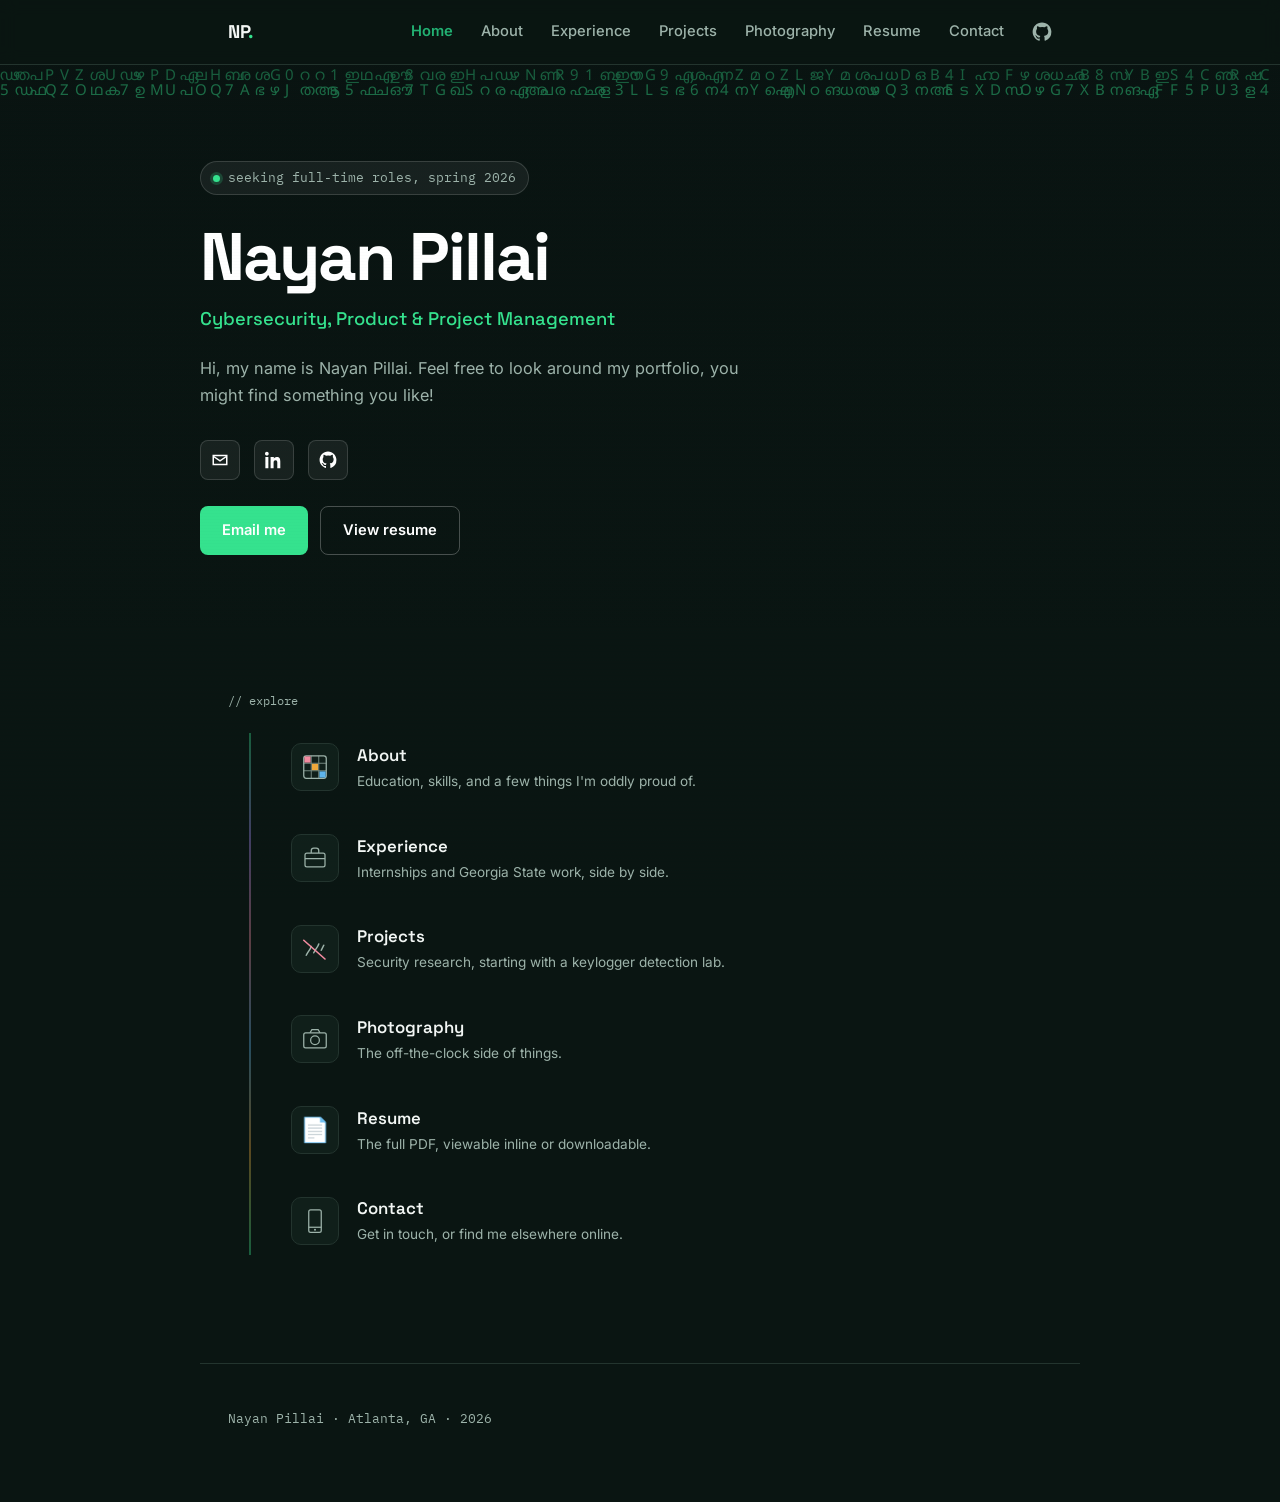
==== commit 7ad7fc3d: "Add files via upload" ====
--- a/index.html
+++ b/index.html
@@ -7,7 +7,7 @@
 <meta name="description" content="Nayan Pillai. Cybersecurity, product, and data work. Seeking full-time roles.">
 <link rel="preconnect" href="https://fonts.googleapis.com">
 <link rel="preconnect" href="https://fonts.gstatic.com" crossorigin>
-<link href="https://fonts.googleapis.com/css2?family=Space+Grotesk:wght@400;500;600;700&family=Inter:wght@400;500;600&family=IBM+Plex+Mono:wght@400;500&family=Noto+Sans+Malayalam:wght@400;500&display=swap" rel="stylesheet">
+<link href="https://fonts.googleapis.com/css2?family=Space+Grotesk:wght@400;500;600;700&family=Inter:wght@400;500;600&family=IBM+Plex+Mono:wght@400;500&family=Noto+Sans+Malayalam:wght@400;500&family=Noto+Sans+Devanagari:wght@400;500&display=swap" rel="stylesheet">
 <link rel="stylesheet" href="style.css">
 </head>
 <body data-page="home">
--- a/style.css
+++ b/style.css
@@ -403,10 +403,9 @@
    About
    ============================================ */
 .about-grid {
-  display: grid;
-  grid-template-columns: 1.5fr 1fr;
-  gap: 40px;
-  align-items: start;
+  display: flex;
+  flex-direction: column;
+  gap: 20px;
 }
 
 .about-text { color: var(--ink-soft); font-size: 1.02rem; }
@@ -416,16 +415,16 @@
   border: 1px solid var(--line);
   border-radius: 12px;
   padding: 22px;
-}
-
-.about-card-title { font-size: 0.75rem; color: var(--teal-dark); margin: 0 0 10px; }
-.about-card-main { font-weight: 600; font-size: 1.05rem; margin: 0 0 4px; }
-.about-card-sub { color: var(--ink-soft); font-size: 0.92rem; margin: 0 0 14px; }
-.about-card-date { font-size: 0.78rem; color: var(--ink-soft); }
-
-@media (max-width: 720px) {
-  .about-grid { grid-template-columns: 1fr; }
-}
+  display: flex;
+  align-items: center;
+  gap: 24px;
+  flex-wrap: wrap;
+}
+
+.about-card-title { font-size: 0.75rem; color: var(--teal-dark); margin: 0 0 6px; }
+.about-card-main { font-weight: 600; font-size: 1.05rem; margin: 0; }
+.about-card-sub { color: var(--ink-soft); font-size: 0.92rem; margin: 4px 0 0; }
+.about-card-date { font-size: 0.78rem; color: var(--ink-soft); margin-left: auto; }
 
 /* ============================================
    Experience — log entries
@@ -675,45 +674,138 @@
 }
 
 /* ============================================
-   Photography grid
-   ============================================ */
-.photo-grid {
-  display: grid;
-  grid-template-columns: repeat(3, 1fr);
-  gap: 16px;
+   Resume password lock
+   ============================================ */
+.resume-gated { position: relative; min-height: 500px; }
+
+.resume-lock-content {
+  filter: blur(14px);
+  pointer-events: none;
+  user-select: none;
+}
+.resume-gated.resume-unlocked .resume-lock-content {
+  filter: none;
+  pointer-events: auto;
+  user-select: auto;
+}
+
+.resume-lock-overlay {
+  position: absolute;
+  inset: 0;
+  z-index: 20;
+  display: flex;
+  align-items: center;
+  justify-content: center;
+}
+
+.resume-lock-box {
+  background: var(--surface);
+  border: 1px solid var(--line);
+  border-radius: 14px;
+  padding: 36px 32px;
+  text-align: center;
+  max-width: 340px;
+  box-shadow: 0 20px 60px rgba(0,0,0,0.4);
+}
+
+.resume-lock-icon { font-size: 2.2rem; display: block; margin-bottom: 12px; }
+.resume-lock-title { font-weight: 600; margin: 0 0 6px; }
+.resume-lock-sub { color: var(--ink-soft); font-size: 0.88rem; margin: 0 0 20px; }
+
+.resume-lock-form {
+  display: flex;
+  gap: 8px;
+}
+.resume-lock-form input {
+  flex: 1;
+  padding: 10px 12px;
+  border-radius: 8px;
+  border: 1px solid var(--line);
+  background: var(--bg);
+  color: var(--ink);
+  font-family: var(--body);
+  font-size: 0.9rem;
+}
+.resume-lock-form input:focus { outline: 1px solid var(--teal); }
+
+.resume-lock-error {
+  color: var(--brand-red);
+  font-size: 0.8rem;
+  min-height: 1.2em;
+  margin: 10px 0 0;
+}
+
+/* ============================================
+   Photography carousel
+   ============================================ */
+.photo-category { margin-bottom: 48px; }
+
+.photo-carousel {
+  display: flex;
+  align-items: center;
+  gap: 14px;
+}
+
+.photo-carousel-viewport {
+  flex: 1;
+  min-width: 0;
+  background: var(--surface);
+  border: 1px solid var(--line);
+  border-radius: 12px;
+  overflow: hidden;
 }
 
 .photo-item {
+  display: none;
   margin: 0;
-  border-radius: 10px;
-  overflow: hidden;
-  background: var(--surface);
-  border: 1px solid var(--line);
-  aspect-ratio: 4 / 5;
-}
+  flex-direction: row;
+  align-items: stretch;
+}
+.photo-item.active { display: flex; }
 
 .photo-item img {
-  width: 100%;
-  height: 100%;
+  width: 60%;
+  max-height: 460px;
   object-fit: cover;
   display: block;
-  transition: transform 0.3s ease;
-}
-
-.photo-item:hover img { transform: scale(1.04); }
+  flex-shrink: 0;
+}
 
 .photo-item figcaption {
-  padding: 8px 12px;
+  flex: 1;
+  padding: 20px 22px;
+  font-size: 0.95rem;
+  color: var(--ink-soft);
+  display: flex;
+  align-items: center;
+}
+
+.carousel-btn {
+  flex-shrink: 0;
+  width: 40px;
+  height: 40px;
+  border-radius: 50%;
+  border: 1px solid var(--line);
+  background: var(--surface);
+  color: var(--ink);
+  font-size: 1.4rem;
+  line-height: 1;
+  cursor: pointer;
+  transition: border-color 0.15s ease, color 0.15s ease;
+}
+.carousel-btn:hover { border-color: var(--teal); color: var(--teal); }
+
+.carousel-counter {
+  text-align: center;
   font-size: 0.78rem;
   color: var(--ink-soft);
-  background: var(--surface);
-}
-
-@media (max-width: 760px) {
-  .photo-grid { grid-template-columns: repeat(2, 1fr); }
-}
-@media (max-width: 480px) {
-  .photo-grid { grid-template-columns: 1fr; }
+  margin: 10px 0 0;
+}
+
+@media (max-width: 640px) {
+  .photo-item { flex-direction: column; }
+  .photo-item img { width: 100%; max-height: 320px; }
+  .carousel-btn { width: 34px; height: 34px; font-size: 1.2rem; }
 }
 
 /* ============================================
@@ -962,9 +1054,17 @@
 
 .timeline-logo-purple { color: var(--violet); border-color: color-mix(in srgb, var(--violet) 40%, var(--line)); }
 .timeline-logo-blue { color: var(--deep-blue); border-color: color-mix(in srgb, var(--deep-blue) 40%, var(--line)); }
+.timeline-logo-green { color: var(--teal); border-color: color-mix(in srgb, var(--teal) 40%, var(--line)); }
 .timeline-logo-flame { background: var(--surface); }
 
 .log-org-purple { color: var(--violet); font-weight: 600; }
+
+/* per-word org-name coloring */
+.word-red { color: var(--brand-red); font-weight: 600; }
+.word-blue { color: var(--deep-blue); font-weight: 600; }
+.word-green { color: var(--teal); font-weight: 600; }
+.word-purple { color: var(--violet); font-weight: 600; }
+.log-org-note { color: var(--ink-soft); font-weight: 400; font-size: 0.85em; }
 
 .timeline-date { font-size: 0.78rem; margin-bottom: 10px; color: var(--ink-soft); }
 .timeline-card h3 { font-size: 1rem; margin: 0 0 2px; }
@@ -1023,15 +1123,31 @@
   display: none;
   align-items: center;
   justify-content: center;
+  gap: 16px;
   padding: 40px;
 }
 .lightbox-overlay.lightbox-open { display: flex; }
+
+.lightbox-body {
+  display: flex;
+  flex-direction: column;
+  align-items: center;
+  gap: 12px;
+  max-width: 100%;
+  max-height: 100%;
+}
 
 .lightbox-img {
   max-width: 100%;
-  max-height: 100%;
+  max-height: 78vh;
   border-radius: 6px;
   box-shadow: 0 20px 60px rgba(0,0,0,0.5);
+}
+
+.lightbox-caption {
+  color: var(--ink-soft);
+  font-size: 0.95rem;
+  text-align: center;
 }
 
 .lightbox-close {
@@ -1048,6 +1164,26 @@
 }
 .lightbox-close:hover { color: var(--teal); }
 
+.lightbox-nav {
+  flex-shrink: 0;
+  width: 48px;
+  height: 48px;
+  border-radius: 50%;
+  border: 1px solid rgba(255,255,255,0.25);
+  background: rgba(255,255,255,0.06);
+  color: #fff;
+  font-size: 1.8rem;
+  line-height: 1;
+  cursor: pointer;
+  transition: border-color 0.15s ease, background 0.15s ease;
+}
+.lightbox-nav:hover { border-color: var(--teal); background: rgba(53, 226, 142, 0.12); }
+
+@media (max-width: 640px) {
+  .lightbox-overlay { padding: 20px; gap: 8px; }
+  .lightbox-nav { width: 38px; height: 38px; font-size: 1.4rem; }
+}
+
 /* ============================================
    Contact: social grid
    ============================================ */
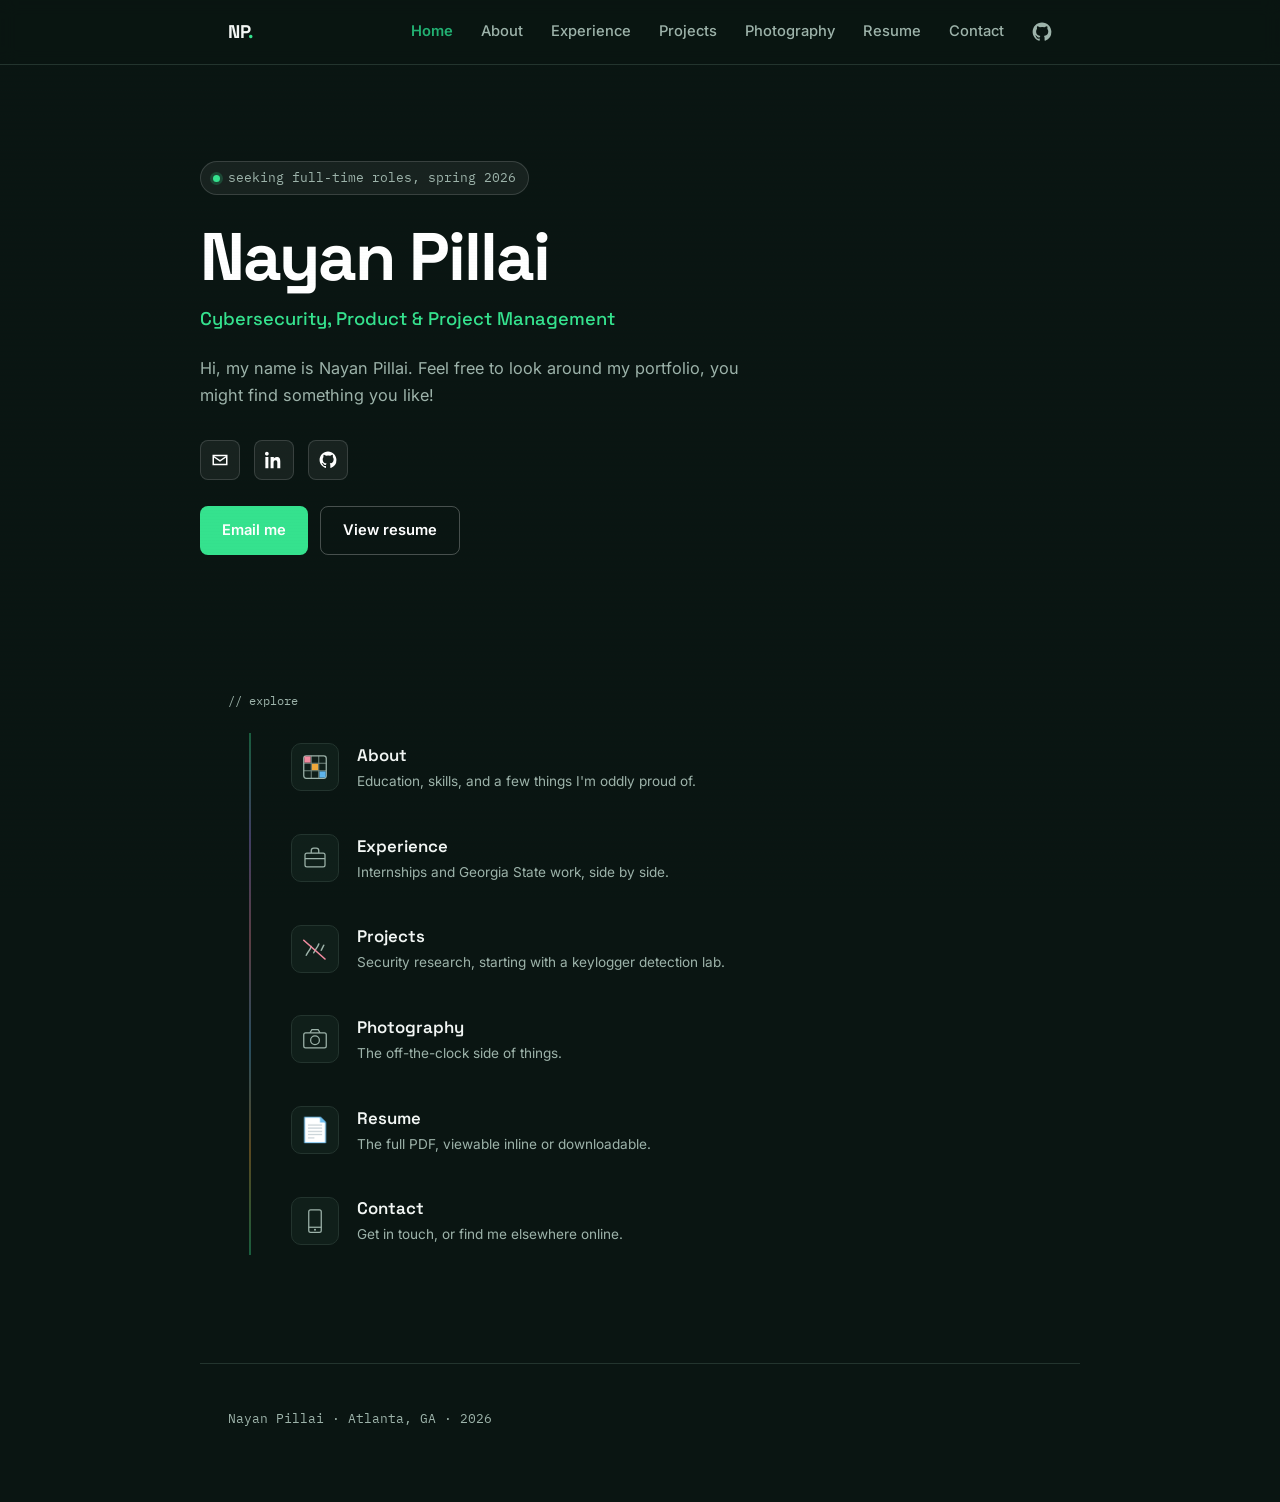
==== commit 6f7115f3: "Add files via upload" ====
--- a/index.html
+++ b/index.html
@@ -7,7 +7,7 @@
 <meta name="description" content="Nayan Pillai. Cybersecurity, product, and data work. Seeking full-time roles.">
 <link rel="preconnect" href="https://fonts.googleapis.com">
 <link rel="preconnect" href="https://fonts.gstatic.com" crossorigin>
-<link href="https://fonts.googleapis.com/css2?family=Space+Grotesk:wght@400;500;600;700&family=Inter:wght@400;500;600&family=IBM+Plex+Mono:wght@400;500&family=Noto+Sans+Malayalam:wght@400;500&family=Noto+Sans+Devanagari:wght@400;500&display=swap" rel="stylesheet">
+<link href="https://fonts.googleapis.com/css2?family=Space+Grotesk:wght@400;500;600;700&family=Inter:wght@400;500;600&family=IBM+Plex+Mono:wght@400;500&family=Noto+Sans+Malayalam:wght@400;500&family=Noto+Sans+JP:wght@400;500&family=Noto+Sans+Arabic:wght@400;500&display=swap" rel="stylesheet">
 <link rel="stylesheet" href="style.css">
 </head>
 <body data-page="home">
--- a/style.css
+++ b/style.css
@@ -411,18 +411,22 @@
 .about-text { color: var(--ink-soft); font-size: 1.02rem; }
 
 .about-card {
-  background: var(--surface);
-  border: 1px solid var(--line);
-  border-radius: 12px;
-  padding: 22px;
-  display: flex;
-  align-items: center;
-  gap: 24px;
+  background: linear-gradient(135deg, color-mix(in srgb, var(--teal) 10%, var(--surface)), var(--surface));
+  border: 1px solid var(--line);
+  border-left: 4px solid var(--teal);
+  border-radius: 10px;
+  padding: 26px 28px;
+  display: flex;
+  align-items: center;
+  gap: 20px;
   flex-wrap: wrap;
-}
-
-.about-card-title { font-size: 0.75rem; color: var(--teal-dark); margin: 0 0 6px; }
-.about-card-main { font-weight: 600; font-size: 1.05rem; margin: 0; }
+  box-shadow: 0 8px 24px rgba(0,0,0,0.18);
+}
+
+.about-card-icon { font-size: 1.8rem; flex-shrink: 0; }
+
+.about-card-title { font-size: 0.72rem; letter-spacing: 0.06em; text-transform: uppercase; color: var(--teal); margin: 0 0 6px; }
+.about-card-main { font-family: var(--display); font-weight: 600; font-size: 1.15rem; margin: 0; }
 .about-card-sub { color: var(--ink-soft); font-size: 0.92rem; margin: 4px 0 0; }
 .about-card-date { font-size: 0.78rem; color: var(--ink-soft); margin-left: auto; }
 
@@ -738,46 +742,66 @@
 /* ============================================
    Photography carousel
    ============================================ */
-.photo-category { margin-bottom: 48px; }
+.photo-category { margin-bottom: 56px; }
+
+.sr-only {
+  position: absolute;
+  width: 1px; height: 1px;
+  padding: 0; margin: -1px;
+  overflow: hidden;
+  clip: rect(0,0,0,0);
+  white-space: nowrap;
+  border: 0;
+}
 
 .photo-carousel {
   display: flex;
   align-items: center;
-  gap: 14px;
+  gap: 10px;
 }
 
 .photo-carousel-viewport {
   flex: 1;
   min-width: 0;
-  background: var(--surface);
-  border: 1px solid var(--line);
+  overflow: hidden;
+  position: relative;
+}
+
+.photo-track {
+  display: flex;
+  gap: 20px;
+  transition: transform 0.45s cubic-bezier(0.25, 0.8, 0.35, 1);
+  will-change: transform;
+}
+
+.photo-item {
+  flex: 0 0 78%;
+  margin: 0;
+  height: 440px;
   border-radius: 12px;
   overflow: hidden;
-}
-
-.photo-item {
-  display: none;
-  margin: 0;
-  flex-direction: row;
-  align-items: stretch;
-}
-.photo-item.active { display: flex; }
+  background: var(--bg);
+  border: 1px solid var(--line);
+  opacity: 0.32;
+  filter: blur(3px);
+  transform: scale(0.94);
+  transition: opacity 0.45s ease, filter 0.45s ease, transform 0.45s ease;
+  cursor: pointer;
+}
+
+.photo-item.is-active {
+  opacity: 1;
+  filter: none;
+  transform: scale(1);
+  cursor: default;
+}
 
 .photo-item img {
-  width: 60%;
-  max-height: 460px;
-  object-fit: cover;
+  width: 100%;
+  height: 100%;
+  object-fit: contain;
   display: block;
-  flex-shrink: 0;
-}
-
-.photo-item figcaption {
-  flex: 1;
-  padding: 20px 22px;
-  font-size: 0.95rem;
-  color: var(--ink-soft);
-  display: flex;
-  align-items: center;
+  background: var(--bg);
 }
 
 .carousel-btn {
@@ -795,17 +819,29 @@
 }
 .carousel-btn:hover { border-color: var(--teal); color: var(--teal); }
 
+.carousel-caption {
+  text-align: center;
+  font-size: 0.95rem;
+  color: var(--ink);
+  margin: 14px 0 4px;
+  min-height: 1.4em;
+}
+
 .carousel-counter {
   text-align: center;
   font-size: 0.78rem;
   color: var(--ink-soft);
-  margin: 10px 0 0;
+  margin: 0;
 }
 
 @media (max-width: 640px) {
-  .photo-item { flex-direction: column; }
-  .photo-item img { width: 100%; max-height: 320px; }
+  .photo-item { flex-basis: 84%; height: 320px; }
   .carousel-btn { width: 34px; height: 34px; font-size: 1.2rem; }
+}
+
+@media (prefers-reduced-motion: reduce) {
+  .photo-track { transition: none; }
+  .photo-item { transition: none; }
 }
 
 /* ============================================
@@ -1067,6 +1103,7 @@
 .log-org-note { color: var(--ink-soft); font-weight: 400; font-size: 0.85em; }
 
 .timeline-date { font-size: 0.78rem; margin-bottom: 10px; color: var(--ink-soft); }
+.location-pin { color: var(--ink-soft); opacity: 0.85; margin-left: 4px; }
 .timeline-card h3 { font-size: 1rem; margin: 0 0 2px; }
 .timeline-card p.log-org { font-size: 0.85rem; margin: 0; }
 .timeline-card p.log-stack { margin-bottom: 10px; }
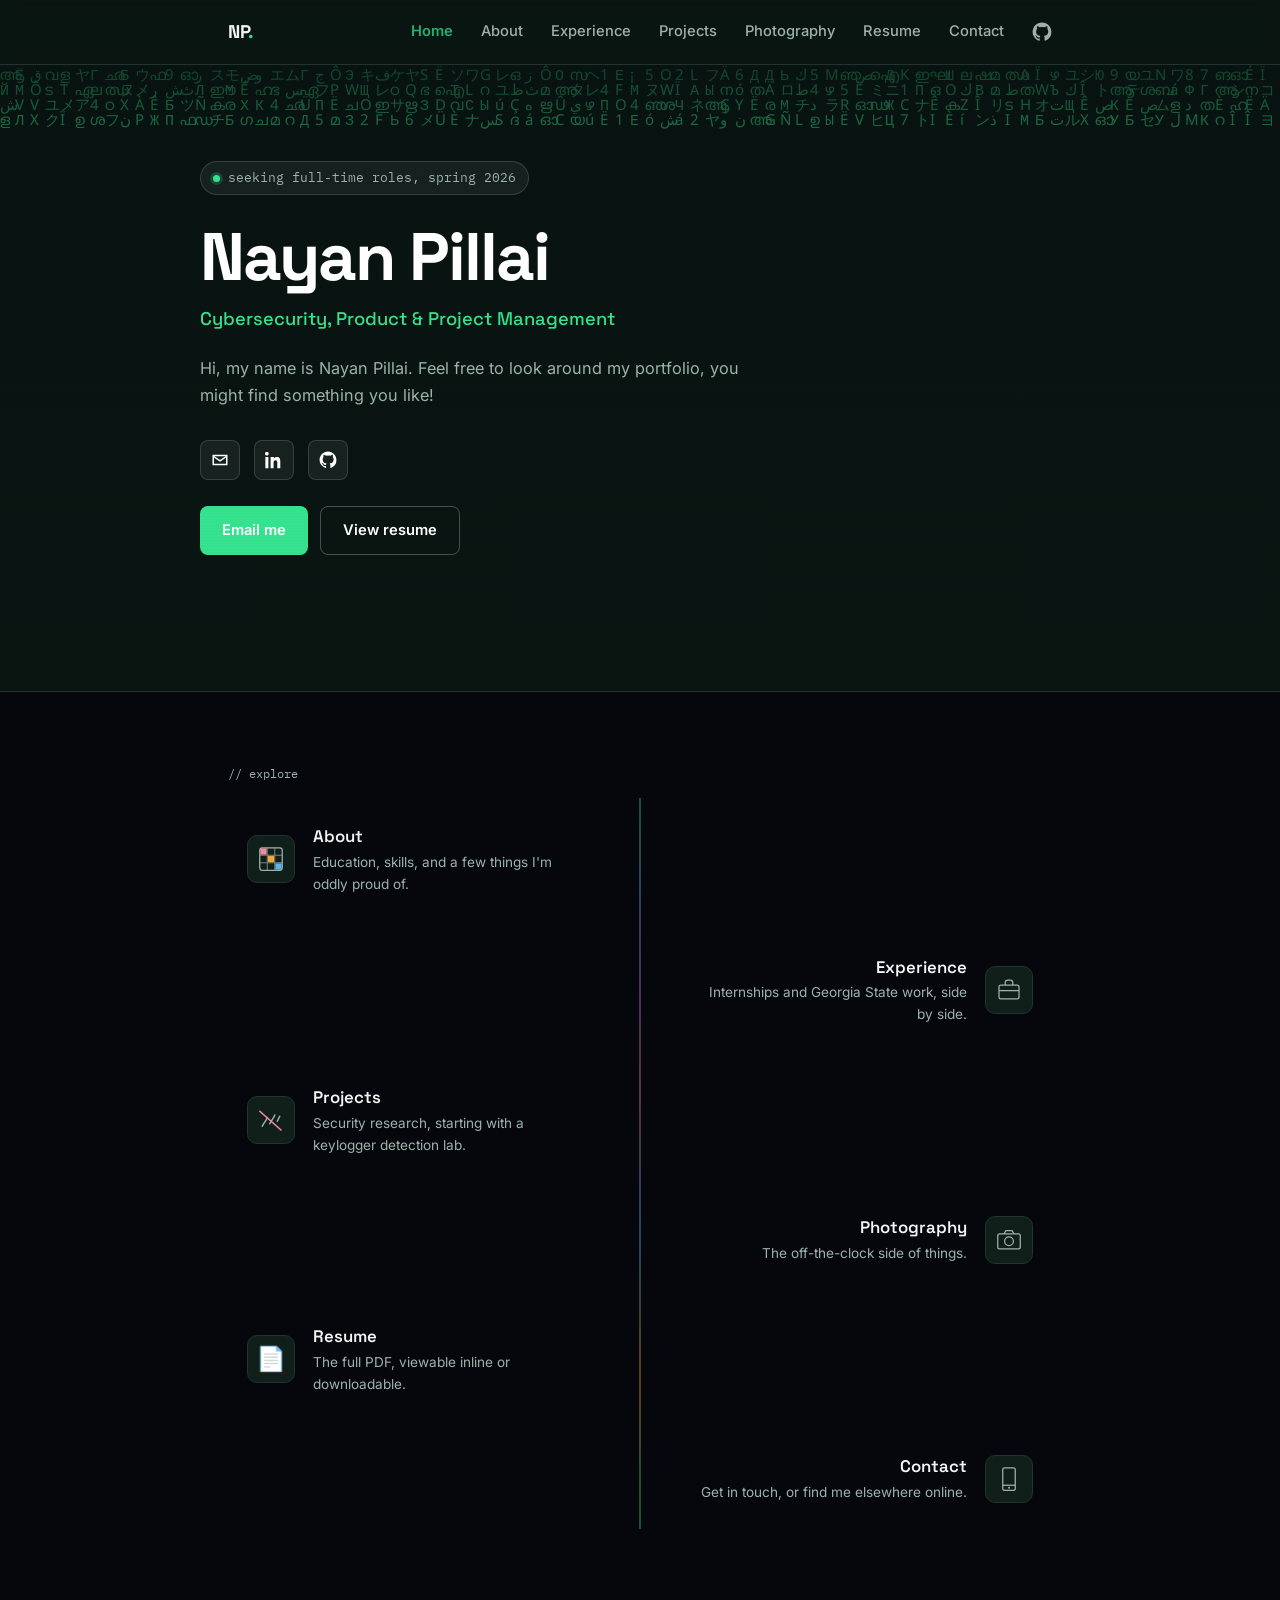
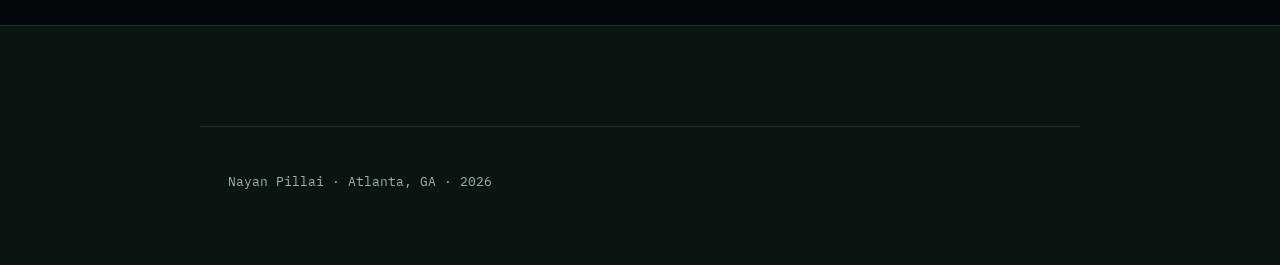
==== commit d88c3530: "Add files via upload" ====
--- a/index.html
+++ b/index.html
@@ -47,7 +47,8 @@
   </section>
 
   <!-- EXPLORE: sneak-peek timeline into each page -->
-  <section class="explore-section wrap" aria-label="Explore the site">
+  <section class="explore-band" aria-label="Explore the site">
+    <div class="wrap explore-section">
     <p class="metrics-kicker mono">// explore</p>
     <div class="explore-timeline">
 
@@ -133,6 +134,7 @@
       </a>
 
     </div>
+    </div>
   </section>
 
 </main>
--- a/style.css
+++ b/style.css
@@ -264,23 +264,30 @@
 /* ============================================
    Explore timeline (Home page sneak-peek nav)
    ============================================ */
-.explore-section { margin-bottom: 100px; }
+.explore-band {
+  background: #05070C;
+  border-top: 1px solid var(--line);
+  border-bottom: 1px solid var(--line);
+  padding: 72px 0 96px;
+  margin-bottom: 100px;
+}
 
 .explore-timeline {
   position: relative;
   display: flex;
   flex-direction: column;
-  gap: 6px;
-  padding-left: 44px;
+  gap: 24px;
+  padding: 8px 0;
 }
 
 .explore-timeline::before {
   content: "";
   position: absolute;
-  left: 21px;
-  top: 8px;
-  bottom: 8px;
+  left: 50%;
+  top: 0;
+  bottom: 0;
   width: 2px;
+  transform: translateX(-1px);
   background: linear-gradient(180deg, var(--teal), var(--violet), var(--coral), var(--sky), var(--amber), var(--teal));
   opacity: 0.35;
 }
@@ -290,6 +297,7 @@
   display: flex;
   align-items: center;
   gap: 18px;
+  width: 46%;
   padding: 16px 18px;
   border-radius: 12px;
   border: 1px solid transparent;
@@ -298,11 +306,15 @@
   transition: opacity 0.5s ease, transform 0.5s ease, border-color 0.15s ease, background 0.15s ease;
 }
 
+/* zigzag: odd stops sit left of the centerline, even stops sit right */
+.explore-stop:nth-child(odd) { align-self: flex-start; }
+.explore-stop:nth-child(even) { align-self: flex-end; flex-direction: row-reverse; text-align: right; }
+
 .explore-stop.explore-visible { opacity: 1; transform: translateY(0); }
 
 .explore-stop:hover {
   border-color: var(--line);
-  background: var(--surface);
+  background: rgba(255,255,255,0.03);
 }
 
 .explore-icon {
@@ -328,9 +340,16 @@
   .explore-stop { opacity: 1; transform: none; transition: none; }
 }
 
-@media (max-width: 560px) {
-  .explore-timeline { padding-left: 32px; }
-  .explore-timeline::before { left: 15px; }
+@media (max-width: 640px) {
+  .explore-timeline::before { left: 21px; }
+  .explore-stop,
+  .explore-stop:nth-child(even) {
+    width: 100%;
+    align-self: flex-start;
+    flex-direction: row;
+    text-align: left;
+    padding-left: 44px;
+  }
   .explore-icon { width: 40px; height: 40px; }
 }
 
@@ -428,6 +447,7 @@
 .about-card-title { font-size: 0.72rem; letter-spacing: 0.06em; text-transform: uppercase; color: var(--teal); margin: 0 0 6px; }
 .about-card-main { font-family: var(--display); font-weight: 600; font-size: 1.15rem; margin: 0; }
 .about-card-sub { color: var(--ink-soft); font-size: 0.92rem; margin: 4px 0 0; }
+.about-card-concentration { color: var(--ink-soft); font-size: 0.88em; opacity: 0.85; }
 .about-card-date { font-size: 0.78rem; color: var(--ink-soft); margin-left: auto; }
 
 /* ============================================
@@ -626,6 +646,24 @@
   font-size: 1.02rem;
   max-width: 560px;
   margin: 0;
+}
+
+.contact-hero {
+  display: flex;
+  align-items: center;
+  gap: 32px;
+}
+.contact-headshot {
+  width: 128px;
+  height: 128px;
+  border-radius: 50%;
+  object-fit: cover;
+  border: 3px solid var(--line);
+  flex-shrink: 0;
+}
+@media (max-width: 560px) {
+  .contact-hero { flex-direction: column; align-items: flex-start; gap: 18px; }
+  .contact-headshot { width: 96px; height: 96px; }
 }
 
 /* ============================================
@@ -1047,19 +1085,6 @@
 .timeline-col-left .timeline-card { border-right: 3px solid var(--teal); }
 .timeline-col-right .timeline-card { border-left: 3px solid var(--deep-blue); }
 
-.timeline-card::before {
-  content: "";
-  position: absolute;
-  top: 24px;
-  width: 12px;
-  height: 12px;
-  border-radius: 50%;
-  background: var(--surface);
-  border: 2px solid var(--teal);
-}
-.timeline-col-left .timeline-card::before { right: -55px; border-color: var(--teal); }
-.timeline-col-right .timeline-card::before { left: -55px; border-color: var(--deep-blue); }
-
 .timeline-card-head {
   display: flex;
   align-items: flex-start;
@@ -1067,6 +1092,16 @@
   margin-bottom: 10px;
   text-align: left;
 }
+
+.timeline-dot {
+  flex-shrink: 0;
+  width: 10px;
+  height: 10px;
+  border-radius: 50%;
+  margin-top: 15px;
+  background: var(--teal);
+}
+.timeline-col-right .timeline-dot { background: var(--deep-blue); }
 
 .timeline-logo {
   flex-shrink: 0;
@@ -1133,8 +1168,6 @@
   }
   .timeline-col-left .timeline-card,
   .timeline-col-right .timeline-card { max-width: 100%; margin-left: 32px; }
-  .timeline-col-left .timeline-card::before,
-  .timeline-col-right .timeline-card::before { left: -32px; right: auto; }
 }
 
 /* ============================================
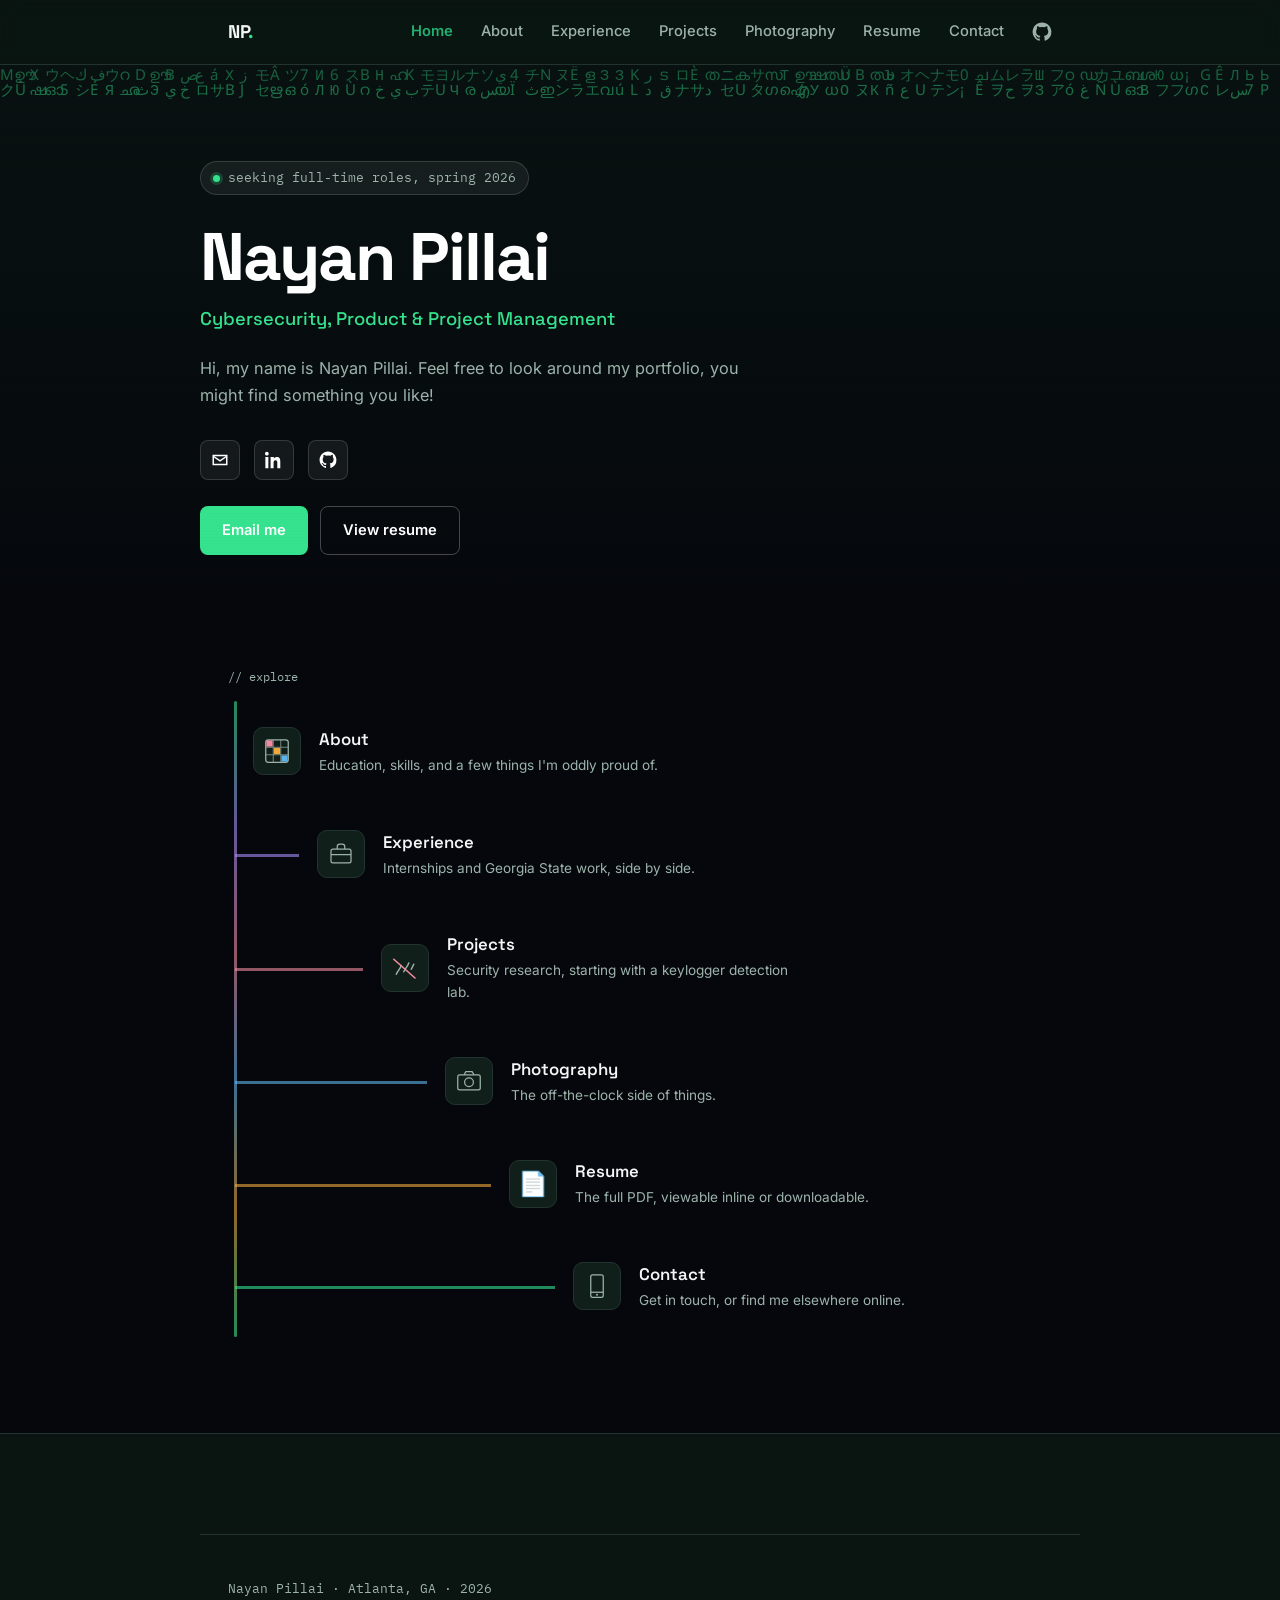
==== commit 3976f698: "Reorder Projects page: homelab progress dashboard + movie carousel up top" ====
--- a/index.html
+++ b/index.html
@@ -9,6 +9,11 @@
 <link rel="preconnect" href="https://fonts.gstatic.com" crossorigin>
 <link href="https://fonts.googleapis.com/css2?family=Space+Grotesk:wght@400;500;600;700&family=Inter:wght@400;500;600&family=IBM+Plex+Mono:wght@400;500&family=Noto+Sans+Malayalam:wght@400;500&family=Noto+Sans+JP:wght@400;500&family=Noto+Sans+Arabic:wght@400;500&display=swap" rel="stylesheet">
 <link rel="stylesheet" href="style.css">
+<!-- Privacy-friendly analytics (GoatCounter — no cookies, GDPR-safe).
+     Sign up free at https://www.goatcounter.com, then swap YOUR_CODE
+     below for the subdomain code they give you. -->
+<script data-goatcounter="https://lyricaldreams.goatcounter.com/count"
+        async src="//gc.zgo.at/count.js"></script>
 </head>
 <body data-page="home">
 
--- a/style.css
+++ b/style.css
@@ -266,9 +266,8 @@
    ============================================ */
 .explore-band {
   background: #05070C;
-  border-top: 1px solid var(--line);
   border-bottom: 1px solid var(--line);
-  padding: 72px 0 96px;
+  padding: 40px 0 96px;
   margin-bottom: 100px;
 }
 
@@ -276,20 +275,20 @@
   position: relative;
   display: flex;
   flex-direction: column;
-  gap: 24px;
-  padding: 8px 0;
+  gap: 18px;
+  padding: 8px 0 8px 6px;
 }
 
 .explore-timeline::before {
   content: "";
   position: absolute;
-  left: 50%;
+  left: 6px;
   top: 0;
   bottom: 0;
-  width: 2px;
-  transform: translateX(-1px);
+  width: 3px;
+  border-radius: 2px;
   background: linear-gradient(180deg, var(--teal), var(--violet), var(--coral), var(--sky), var(--amber), var(--teal));
-  opacity: 0.35;
+  opacity: 0.6;
 }
 
 .explore-stop {
@@ -297,7 +296,8 @@
   display: flex;
   align-items: center;
   gap: 18px;
-  width: 46%;
+  width: 60%;
+  max-width: 460px;
   padding: 16px 18px;
   border-radius: 12px;
   border: 1px solid transparent;
@@ -306,9 +306,31 @@
   transition: opacity 0.5s ease, transform 0.5s ease, border-color 0.15s ease, background 0.15s ease;
 }
 
-/* zigzag: odd stops sit left of the centerline, even stops sit right */
-.explore-stop:nth-child(odd) { align-self: flex-start; }
-.explore-stop:nth-child(even) { align-self: flex-end; flex-direction: row-reverse; text-align: right; }
+/* connector: a horizontal line from the left rail out to each stop */
+.explore-stop::before {
+  content: "";
+  position: absolute;
+  top: 50%;
+  right: 100%;
+  height: 3px;
+  background: var(--stop-color, var(--teal));
+  opacity: 0.6;
+}
+
+/* staircase: each stop steps further right than the one before it,
+   with a connector line reaching back to the rail at each step */
+.explore-stop:nth-child(1) { margin-left: 0px; --stop-color: var(--teal); }
+.explore-stop:nth-child(1)::before { width: 0px; }
+.explore-stop:nth-child(2) { margin-left: 64px; --stop-color: var(--violet); }
+.explore-stop:nth-child(2)::before { width: 64px; }
+.explore-stop:nth-child(3) { margin-left: 128px; --stop-color: var(--coral); }
+.explore-stop:nth-child(3)::before { width: 128px; }
+.explore-stop:nth-child(4) { margin-left: 192px; --stop-color: var(--sky); }
+.explore-stop:nth-child(4)::before { width: 192px; }
+.explore-stop:nth-child(5) { margin-left: 256px; --stop-color: var(--amber); }
+.explore-stop:nth-child(5)::before { width: 256px; }
+.explore-stop:nth-child(6) { margin-left: 320px; --stop-color: var(--teal); }
+.explore-stop:nth-child(6)::before { width: 320px; }
 
 .explore-stop.explore-visible { opacity: 1; transform: translateY(0); }
 
@@ -341,15 +363,18 @@
 }
 
 @media (max-width: 640px) {
-  .explore-timeline::before { left: 21px; }
   .explore-stop,
-  .explore-stop:nth-child(even) {
+  .explore-stop:nth-child(2),
+  .explore-stop:nth-child(3),
+  .explore-stop:nth-child(4),
+  .explore-stop:nth-child(5),
+  .explore-stop:nth-child(6) {
     width: 100%;
-    align-self: flex-start;
-    flex-direction: row;
-    text-align: left;
+    max-width: none;
+    margin-left: 0;
     padding-left: 44px;
   }
+  .explore-stop::before { display: none; }
   .explore-icon { width: 40px; height: 40px; }
 }
 
@@ -928,7 +953,7 @@
   background: var(--dark-bg);
   overflow: hidden;
   padding: 96px 28px 72px;
-  margin-bottom: 64px;
+  margin-bottom: 0;
 }
 
 .matrix-hero canvas {
@@ -943,7 +968,7 @@
   content: "";
   position: absolute;
   inset: 0;
-  background: linear-gradient(180deg, rgba(10,21,18,0.2) 0%, rgba(10,21,18,0.85) 85%);
+  background: linear-gradient(180deg, rgba(5,7,12,0.15) 0%, rgba(5,7,12,0.55) 55%, rgba(5,7,12,1) 100%);
   pointer-events: none;
 }
 
@@ -1041,11 +1066,27 @@
 /* ============================================
    Vertical timeline (Experience page)
    ============================================ */
+
+/* widen just the timeline section so cards can sit further from the
+   center line instead of crowding it */
+.timeline-section {
+  max-width: 1040px;
+}
+
+.timeline-legend {
+  display: flex;
+  flex-wrap: wrap;
+  justify-content: center;
+  text-align: center;
+  gap: 8px 40px;
+  margin: 0 0 28px;
+}
+
 .timeline {
   position: relative;
-  display: grid;
-  grid-template-columns: 1fr 1fr;
-  gap: 0 48px;
+  display: flex;
+  flex-direction: column;
+  gap: 20px;
 }
 
 .timeline::before {
@@ -1054,24 +1095,74 @@
   top: 0;
   bottom: 0;
   left: 50%;
-  width: 2px;
-  background: var(--line);
-  transform: translateX(-1px);
-}
-
-.timeline-col { display: flex; flex-direction: column; gap: 28px; }
-.timeline-col-left { align-items: flex-end; text-align: right; }
-.timeline-col-right { align-items: flex-start; text-align: left; }
+  width: 8px;
+  background: linear-gradient(180deg, var(--teal), var(--deep-blue));
+  opacity: 0.5;
+  border-radius: 4px;
+  transform: translateX(-4px);
+}
+
+/* each row is one staggered entry, placed on the timeline in true
+   chronological order (newest first); the row's empty half keeps the
+   card pushed well away from the center line */
+.timeline-row {
+  position: relative;
+  display: grid;
+  grid-template-columns: 1fr 1fr;
+  gap: 0 168px;
+  align-items: start;
+}
+
+.timeline-row-left .timeline-card { grid-column: 1; justify-self: end; text-align: right; }
+.timeline-row-right .timeline-card { grid-column: 2; justify-self: start; text-align: left; }
+
+/* connector line from each card's edge to its season/year marker;
+   sized in JS (timeline-marker.js) to the measured gap so it always
+   reaches the pill exactly, never overlapping or falling short */
+.timeline-connector {
+  position: absolute;
+  height: 2px;
+  z-index: 2;
+}
+.timeline-connector.connector-left { background: var(--teal); }
+.timeline-connector.connector-right { background: var(--deep-blue); }
+
+@media (max-width: 780px) {
+  .timeline-connector { display: none; }
+}
+
+.timeline-marker {
+  position: absolute;
+  left: 50%;
+  transform: translate(-50%, 0);
+  min-width: 92px;
+  text-align: center;
+  padding: 5px 10px;
+  border-radius: 8px;
+  font-family: var(--mono);
+  font-size: 0.68rem;
+  font-weight: 700;
+  white-space: nowrap;
+  background: var(--bg);
+  color: var(--ink);
+  z-index: 3;
+}
+.timeline-marker.marker-left { border: 2px solid var(--teal); }
+.timeline-marker.marker-right { border: 2px solid var(--deep-blue); }
+
+@media (max-width: 780px) {
+  .timeline-marker { display: none; }
+}
 
 .timeline-heading {
   font-family: var(--display);
-  font-size: 0.95rem;
-  font-weight: 600;
-  color: var(--ink-soft);
-  margin: 0 0 4px;
-}
-.timeline-col-left .timeline-heading { color: var(--brand-red); }
-.timeline-col-right .timeline-heading { color: var(--deep-blue); }
+  font-size: 1.3rem;
+  font-weight: 700;
+  color: var(--ink-soft);
+  margin: 0;
+}
+.timeline-heading-red { color: var(--brand-red); }
+.timeline-heading-blue { color: var(--deep-blue); }
 
 .timeline-card {
   position: relative;
@@ -1079,11 +1170,13 @@
   border: 1px solid var(--line);
   border-radius: 12px;
   padding: 20px 22px;
-  max-width: 380px;
-}
-
-.timeline-col-left .timeline-card { border-right: 3px solid var(--teal); }
-.timeline-col-right .timeline-card { border-left: 3px solid var(--deep-blue); }
+  max-width: 360px;
+  width: 100%;
+}
+
+.timeline-row-left .timeline-card { border-right: 3px solid var(--teal); }
+.timeline-row-right .timeline-card,
+.timeline-card-blue { border-left: 3px solid var(--deep-blue); }
 
 .timeline-card-head {
   display: flex;
@@ -1101,7 +1194,7 @@
   margin-top: 15px;
   background: var(--teal);
 }
-.timeline-col-right .timeline-dot { background: var(--deep-blue); }
+.timeline-row-right .timeline-dot { background: var(--deep-blue); }
 
 .timeline-logo {
   flex-shrink: 0;
@@ -1119,9 +1212,9 @@
   letter-spacing: 0.02em;
   object-fit: contain;
 }
-.timeline-col-left .timeline-logo { color: var(--teal); }
-.timeline-col-right .timeline-logo { color: var(--deep-blue); }
-.timeline-col-right .timeline-logo { border-color: color-mix(in srgb, var(--deep-blue) 40%, var(--line)); }
+.timeline-row-left .timeline-logo { color: var(--teal); }
+.timeline-row-right .timeline-logo { color: var(--deep-blue); }
+.timeline-row-right .timeline-logo { border-color: color-mix(in srgb, var(--deep-blue) 40%, var(--line)); }
 
 .timeline-logo-purple { color: var(--violet); border-color: color-mix(in srgb, var(--violet) 40%, var(--line)); }
 .timeline-logo-blue { color: var(--deep-blue); border-color: color-mix(in srgb, var(--deep-blue) 40%, var(--line)); }
@@ -1160,14 +1253,17 @@
 .intro-note a { color: var(--teal-dark); font-weight: 600; text-decoration: underline; text-underline-offset: 3px; }
 
 @media (max-width: 780px) {
-  .timeline { grid-template-columns: 1fr; gap: 24px; }
+  .timeline { gap: 24px; }
   .timeline::before { left: 12px; }
-  .timeline-col-left, .timeline-col-right {
-    align-items: flex-start;
+  .timeline-row { grid-template-columns: 1fr; gap: 0; }
+  .timeline-row-left .timeline-card,
+  .timeline-row-right .timeline-card {
+    grid-column: 1;
+    justify-self: stretch;
     text-align: left;
+    max-width: 100%;
+    margin-left: 32px;
   }
-  .timeline-col-left .timeline-card,
-  .timeline-col-right .timeline-card { max-width: 100%; margin-left: 32px; }
 }
 
 /* ============================================
@@ -1304,3 +1400,280 @@
 @media (max-width: 480px) {
   .social-grid { grid-template-columns: 1fr; }
 }
+
+/* ============================================
+   Scroll-reveal utility (site-wide)
+   Add class="reveal" to any element; it fades/slides
+   in the first time it scrolls into view. Powered by
+   the IntersectionObserver in js/site.js.
+   ============================================ */
+.reveal {
+  opacity: 0;
+  transform: translateY(18px);
+  transition: opacity 0.6s ease, transform 0.6s ease;
+}
+.reveal.is-revealed { opacity: 1; transform: translateY(0); }
+@media (prefers-reduced-motion: reduce) {
+  .reveal { opacity: 1; transform: none; transition: none; }
+}
+
+/* ============================================
+   Homelab dashboard (Projects page)
+   ============================================ */
+.homelab-dashboard {
+  margin-top: 22px;
+  padding-top: 22px;
+  border-top: 1px solid var(--line);
+}
+.dashboard-meta {
+  display: flex;
+  flex-wrap: wrap;
+  gap: 6px 18px;
+  font-family: var(--mono);
+  font-size: 12px;
+  color: var(--ink-soft);
+  margin: 0 0 20px;
+}
+.dashboard-meta b { color: var(--ink); font-weight: 600; }
+
+.dash-section { margin-top: 30px; }
+.dash-section-head {
+  display: flex;
+  align-items: baseline;
+  justify-content: space-between;
+  gap: 12px;
+  margin-bottom: 14px;
+  flex-wrap: wrap;
+}
+.dash-section-title {
+  font-size: 12px;
+  font-weight: 600;
+  letter-spacing: 0.06em;
+  text-transform: uppercase;
+  color: var(--ink-soft);
+  margin: 0;
+}
+.dash-section-note { font-size: 12.5px; color: var(--ink-soft); margin: 0; }
+
+/* stat tiles */
+.stat-grid {
+  display: grid;
+  grid-template-columns: repeat(auto-fit, minmax(140px, 1fr));
+  gap: 1px;
+  background: var(--line);
+  border: 1px solid var(--line);
+  border-radius: 10px;
+  overflow: hidden;
+}
+.stat {
+  background: var(--surface);
+  padding: 16px 16px 14px;
+  display: flex;
+  flex-direction: column;
+  gap: 6px;
+  min-width: 0;
+}
+.stat-label {
+  font-size: 11px;
+  letter-spacing: 0.03em;
+  text-transform: uppercase;
+  color: var(--ink-soft);
+  font-weight: 600;
+}
+.stat-value {
+  font-size: 26px;
+  font-weight: 700;
+  font-variant-numeric: tabular-nums;
+  line-height: 1;
+  color: var(--ink);
+}
+.stat-value .of { font-size: 14px; font-weight: 500; color: var(--ink-soft); margin-left: 2px; }
+.stat-sub { font-size: 12px; color: var(--ink-soft); line-height: 1.4; }
+.dash-dot {
+  display: inline-block;
+  width: 7px; height: 7px;
+  border-radius: 50%;
+  margin-right: 6px;
+  vertical-align: middle;
+  position: relative;
+  top: -1px;
+}
+.dash-dot.good { background: var(--teal); }
+.dash-dot.progress { background: var(--sky); }
+.dash-dot.watch { background: var(--amber); }
+
+/* build-sequence bar */
+.parts-wrap {
+  background: var(--surface);
+  border: 1px solid var(--line);
+  border-radius: 10px;
+  padding: 18px;
+}
+.parts-bar { display: flex; gap: 3px; height: 30px; border-radius: 6px; overflow: hidden; }
+.part-seg {
+  flex: 1 1 0;
+  display: flex;
+  align-items: center;
+  justify-content: center;
+  font-family: var(--mono);
+  font-size: 11px;
+  font-weight: 600;
+  position: relative;
+}
+.part-seg.done { background: var(--teal); color: #06251a; }
+.part-seg.wip {
+  background: repeating-linear-gradient(135deg, var(--sky) 0px, var(--sky) 8px, var(--sky-soft) 8px, var(--sky-soft) 16px);
+  color: #fff;
+}
+.parts-labels { display: flex; gap: 3px; margin-top: 8px; }
+.part-label { flex: 1 1 0; text-align: center; font-size: 10.5px; color: var(--ink-soft); line-height: 1.3; }
+.part-label b { display: block; color: var(--ink); font-weight: 600; font-size: 11px; }
+.parts-legend {
+  display: flex; gap: 18px; margin-top: 14px; padding-top: 12px;
+  border-top: 1px solid var(--line); font-size: 12px; color: var(--ink-soft); flex-wrap: wrap;
+}
+.parts-legend span { display: inline-flex; align-items: center; gap: 7px; }
+.dash-swatch { width: 11px; height: 11px; border-radius: 3px; flex: none; }
+.dash-swatch.done { background: var(--teal); }
+.dash-swatch.wip { background: repeating-linear-gradient(135deg, var(--sky) 0px, var(--sky) 4px, var(--sky-soft) 4px, var(--sky-soft) 8px); }
+
+/* tier-1 recap */
+.done-strip {
+  background: color-mix(in srgb, var(--teal) 10%, var(--surface));
+  border: 1px solid var(--line);
+  border-radius: 10px;
+  padding: 16px 18px;
+}
+.done-strip-head { display: flex; align-items: center; gap: 10px; margin-bottom: 10px; font-weight: 600; font-size: 13.5px; }
+.dash-checkmark {
+  width: 18px; height: 18px; border-radius: 50%; background: var(--teal); color: #06251a;
+  display: inline-flex; align-items: center; justify-content: center; font-size: 11px; flex: none;
+}
+.tier1-grid {
+  display: grid; grid-template-columns: repeat(auto-fill, minmax(200px, 1fr));
+  gap: 7px 18px; font-size: 12.5px; color: var(--ink-soft); line-height: 1.5; margin: 0; padding: 0;
+}
+.tier1-grid li { list-style: none; padding-left: 18px; position: relative; }
+.tier1-grid li::before { content: "\2713"; position: absolute; left: 0; top: 0; color: var(--teal); font-weight: 700; font-size: 11px; }
+
+/* watch-item flags */
+.flag-list { display: flex; flex-direction: column; gap: 9px; }
+.flag {
+  display: grid; grid-template-columns: auto 1fr; gap: 12px; padding: 12px 14px;
+  background: var(--surface); border: 1px solid var(--line); border-left: 3px solid var(--amber);
+  border-radius: 8px; align-items: start;
+}
+.flag-chip {
+  font-family: var(--mono); font-size: 10px; font-weight: 600; letter-spacing: 0.03em; text-transform: uppercase;
+  color: var(--amber); background: var(--amber-soft); padding: 3px 8px; border-radius: 5px; white-space: nowrap; margin-top: 1px;
+}
+.flag-body { font-size: 12.5px; color: var(--ink-soft); line-height: 1.55; }
+.flag-body strong.title { color: var(--ink); font-weight: 600; }
+
+/* roadmap task list (what's next) */
+.task-list { display: flex; flex-direction: column; gap: 10px; }
+.task {
+  background: var(--surface); border: 1px solid var(--line); border-radius: 10px; padding: 14px 16px;
+  display: grid; grid-template-columns: 1fr auto; gap: 6px 14px; align-items: start;
+}
+.task-name { font-size: 14px; font-weight: 600; color: var(--ink); grid-column: 1; }
+.task-time {
+  font-family: var(--mono); font-size: 11px; font-weight: 600; color: var(--sky); background: var(--sky-soft);
+  padding: 3px 9px; border-radius: 20px; white-space: nowrap; grid-column: 2; align-self: start;
+}
+.task-desc { grid-column: 1 / -1; font-size: 12.5px; color: var(--ink-soft); line-height: 1.55; margin: 0; }
+@media (max-width: 480px) {
+  .task { grid-template-columns: 1fr; }
+  .task-time { grid-column: 1; justify-self: start; }
+}
+
+/* ============================================
+   Favorite-movies mini carousel
+   ============================================ */
+.movie-carousel {
+  margin-top: 18px;
+  display: flex;
+  align-items: center;
+  gap: 14px;
+}
+.movie-carousel-viewport {
+  position: relative;
+  flex: 1 1 auto;
+  height: 118px;
+  background: var(--surface);
+  border: 1px solid var(--line);
+  border-radius: 10px;
+  overflow: hidden;
+}
+.movie-slide {
+  position: absolute;
+  inset: 0;
+  display: flex;
+  align-items: center;
+  gap: 14px;
+  padding: 14px 16px;
+  opacity: 0;
+  transform: translateX(10px);
+  transition: opacity 0.5s ease, transform 0.5s ease;
+  pointer-events: none;
+}
+.movie-slide.is-active { opacity: 1; transform: translateX(0); pointer-events: auto; }
+.movie-poster {
+  width: 62px;
+  height: 90px;
+  flex: none;
+  border-radius: 6px;
+  background: var(--line);
+  object-fit: cover;
+  border: 1px solid var(--line);
+}
+.movie-poster-fallback {
+  width: 62px;
+  height: 90px;
+  flex: none;
+  border-radius: 6px;
+  background: linear-gradient(150deg, var(--violet-soft), var(--coral-soft));
+  border: 1px solid var(--line);
+  display: flex;
+  align-items: center;
+  justify-content: center;
+  font-size: 22px;
+}
+.movie-info { min-width: 0; }
+.movie-title { font-size: 14px; font-weight: 600; color: var(--ink); margin: 0 0 4px; }
+.movie-year { font-family: var(--mono); font-size: 11.5px; color: var(--ink-soft); margin: 0; }
+.movie-tag {
+  display: inline-block; margin-top: 6px; font-family: var(--mono); font-size: 10.5px;
+  color: var(--violet); background: var(--violet-soft); padding: 2px 8px; border-radius: 100px;
+}
+.movie-dots { display: flex; gap: 6px; flex: none; flex-wrap: wrap; max-width: 60px; }
+.movie-dot {
+  width: 7px; height: 7px; border-radius: 50%; background: var(--line); border: none; padding: 0; cursor: pointer;
+}
+.movie-dot.is-active { background: var(--teal); }
+@media (max-width: 560px) {
+  .movie-carousel { flex-direction: column; align-items: stretch; }
+  .movie-dots { flex-direction: row; max-width: none; justify-content: center; }
+}
+
+/* ============================================
+   Contact form (Formspree)
+   ============================================ */
+.contact-form { margin-top: 48px; max-width: 480px; }
+.contact-form input,
+.contact-form textarea {
+  width: 100%;
+  margin-bottom: 12px;
+  padding: 12px 14px;
+  border: 1px solid var(--line);
+  border-radius: 8px;
+  background: var(--surface);
+  color: var(--ink);
+  font-family: var(--body);
+  font-size: 0.95rem;
+}
+.contact-form input::placeholder,
+.contact-form textarea::placeholder { color: var(--ink-soft); }
+.contact-form input:focus,
+.contact-form textarea:focus { outline: none; border-color: var(--teal); }
+.contact-form-note { font-size: 12.5px; color: var(--ink-soft); margin: -4px 0 16px; }
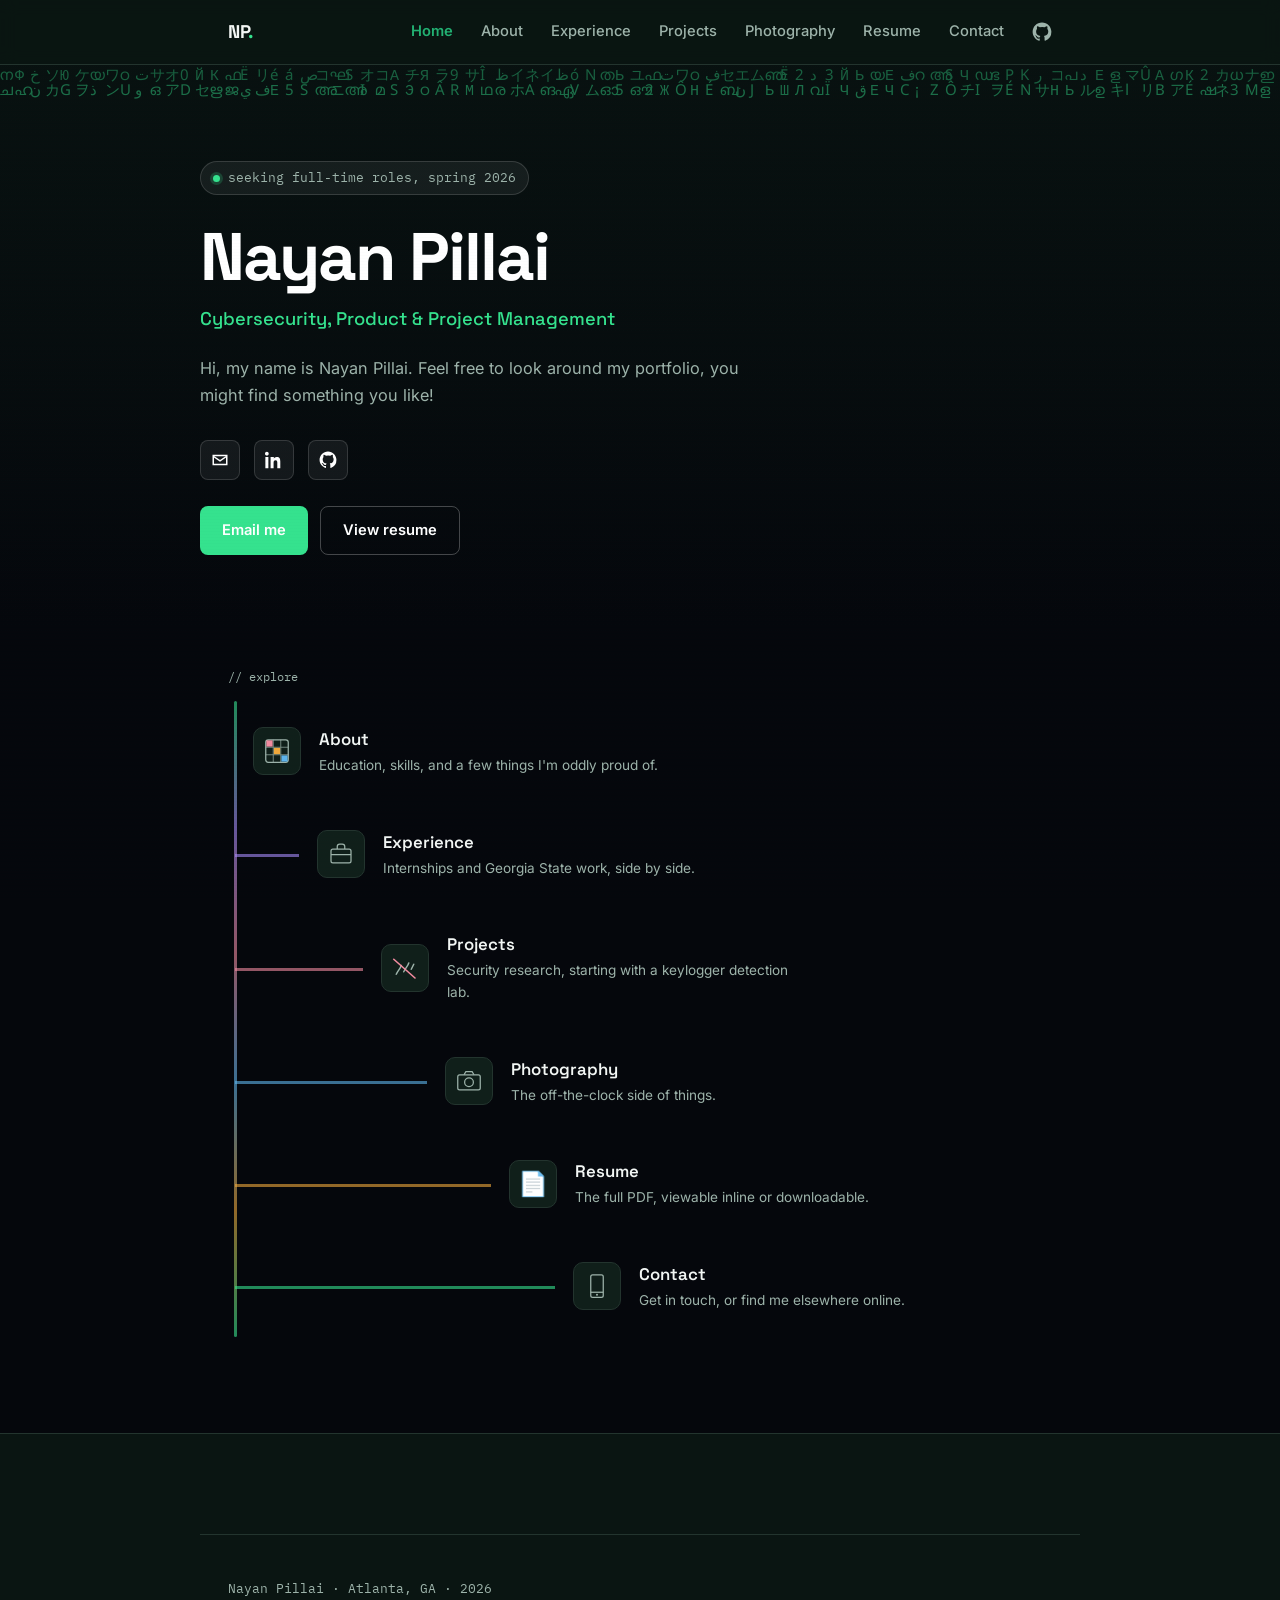
==== commit ca46df75: "Fix movie carousel, update homelab progress, remove em dashes site-wide" ====
--- a/index.html
+++ b/index.html
@@ -9,7 +9,7 @@
 <link rel="preconnect" href="https://fonts.gstatic.com" crossorigin>
 <link href="https://fonts.googleapis.com/css2?family=Space+Grotesk:wght@400;500;600;700&family=Inter:wght@400;500;600&family=IBM+Plex+Mono:wght@400;500&family=Noto+Sans+Malayalam:wght@400;500&family=Noto+Sans+JP:wght@400;500&family=Noto+Sans+Arabic:wght@400;500&display=swap" rel="stylesheet">
 <link rel="stylesheet" href="style.css">
-<!-- Privacy-friendly analytics (GoatCounter — no cookies, GDPR-safe).
+<!-- Privacy-friendly analytics (GoatCounter, no cookies, GDPR-safe).
      Sign up free at https://www.goatcounter.com, then swap YOUR_CODE
      below for the subdomain code they give you. -->
 <script data-goatcounter="https://lyricaldreams.goatcounter.com/count"
--- a/style.css
+++ b/style.css
@@ -1,5 +1,5 @@
 /* ============================================
-   Tokens — dark theme, site-wide
+   Tokens: dark theme, site-wide
    ============================================ */
 :root {
   --bg:        #0A1512;
@@ -22,7 +22,7 @@
   --deep-blue:   #3B5BDB;
   --brand-red:   #E8503A;
 
-  /* dark hero / matrix-rain panel (now same as base — kept as aliases) */
+  /* dark hero / matrix-rain panel (now same as base, kept as aliases) */
   --dark-bg:      var(--bg);
   --dark-surface: var(--surface);
   --matrix-green: #35E28E;
@@ -476,7 +476,7 @@
 .about-card-date { font-size: 0.78rem; color: var(--ink-soft); margin-left: auto; }
 
 /* ============================================
-   Experience — log entries
+   Experience: log entries
    ============================================ */
 .log-entry {
   display: grid;
@@ -1549,6 +1549,13 @@
   width: 18px; height: 18px; border-radius: 50%; background: var(--teal); color: #06251a;
   display: inline-flex; align-items: center; justify-content: center; font-size: 11px; flex: none;
 }
+.tier1-summary {
+  font-size: 12.5px;
+  color: var(--ink-soft);
+  line-height: 1.55;
+  margin: 0 0 14px;
+  max-width: 640px;
+}
 .tier1-grid {
   display: grid; grid-template-columns: repeat(auto-fill, minmax(200px, 1fr));
   gap: 7px 18px; font-size: 12.5px; color: var(--ink-soft); line-height: 1.5; margin: 0; padding: 0;
@@ -1659,7 +1666,7 @@
 /* ============================================
    Contact form (Formspree)
    ============================================ */
-.contact-form { margin-top: 48px; max-width: 480px; }
+.contact-form { margin: 48px auto 0; max-width: 480px; }
 .contact-form input,
 .contact-form textarea {
   width: 100%;
